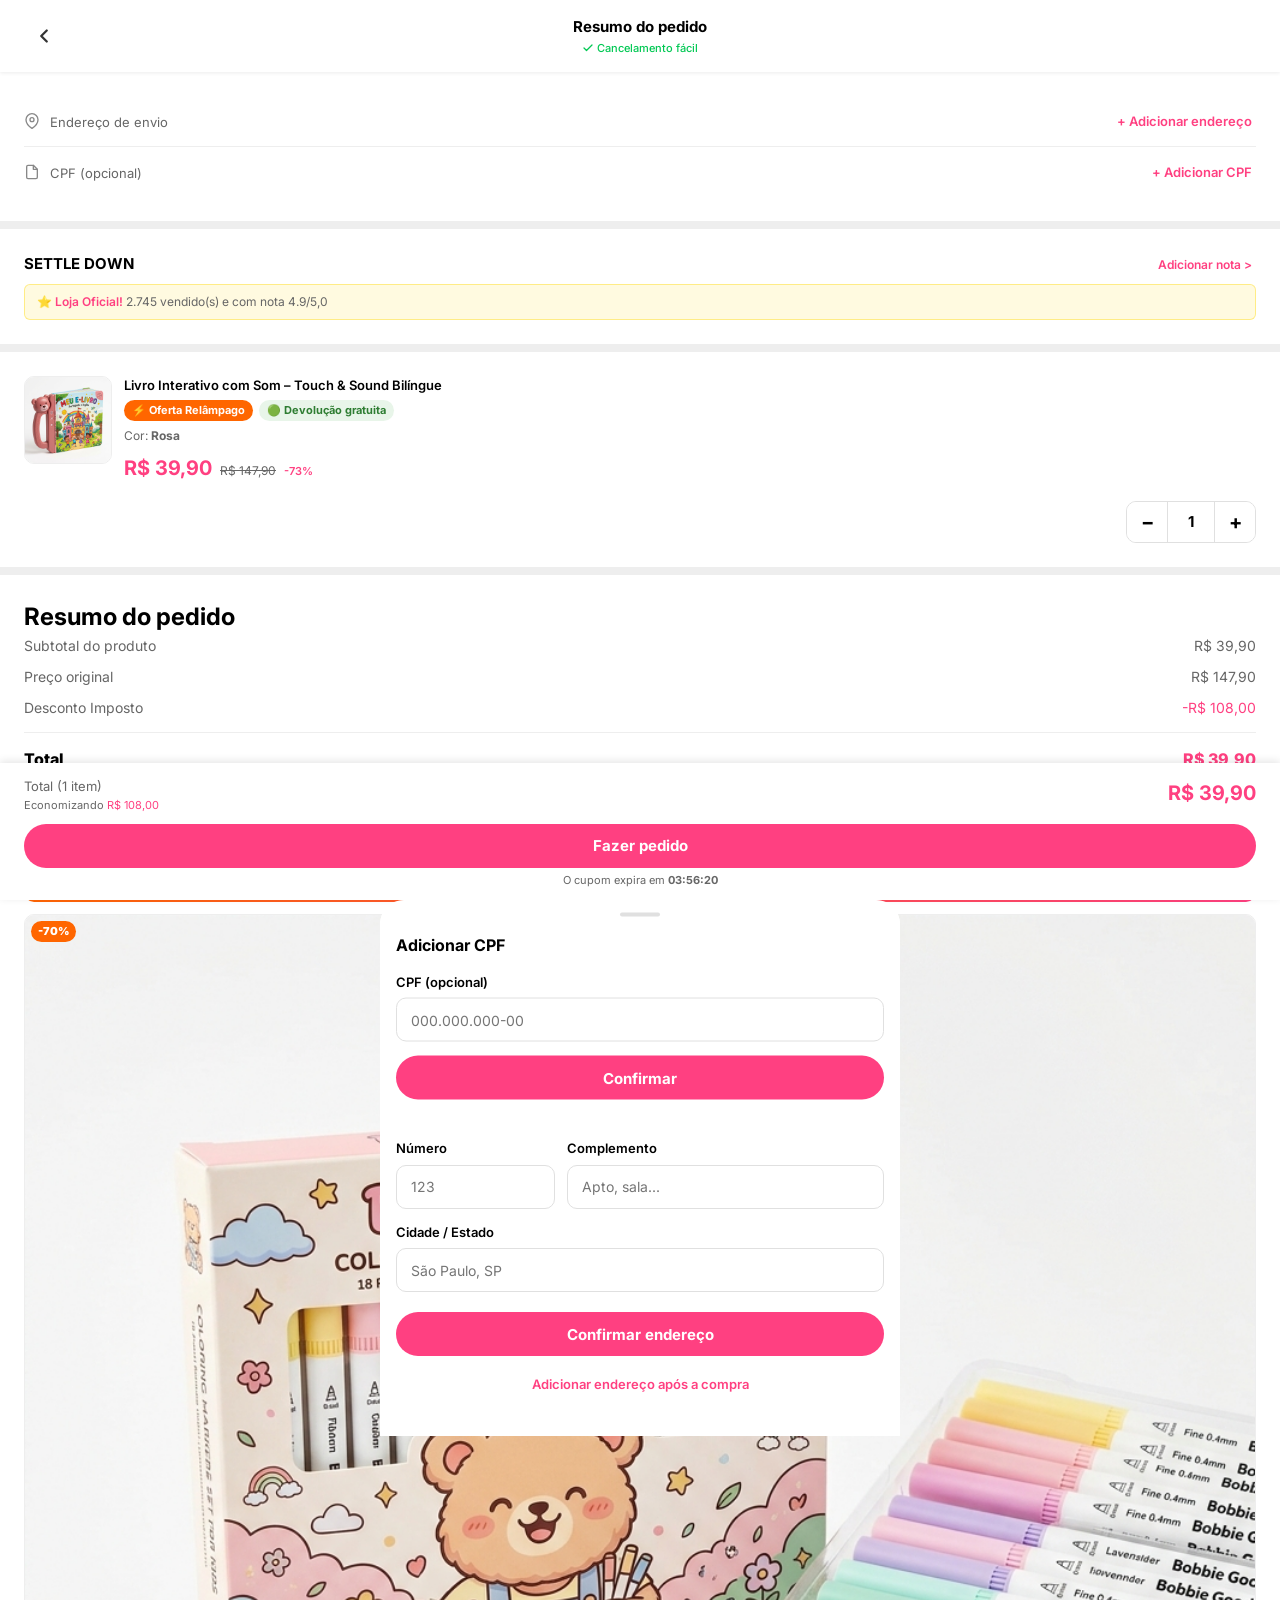
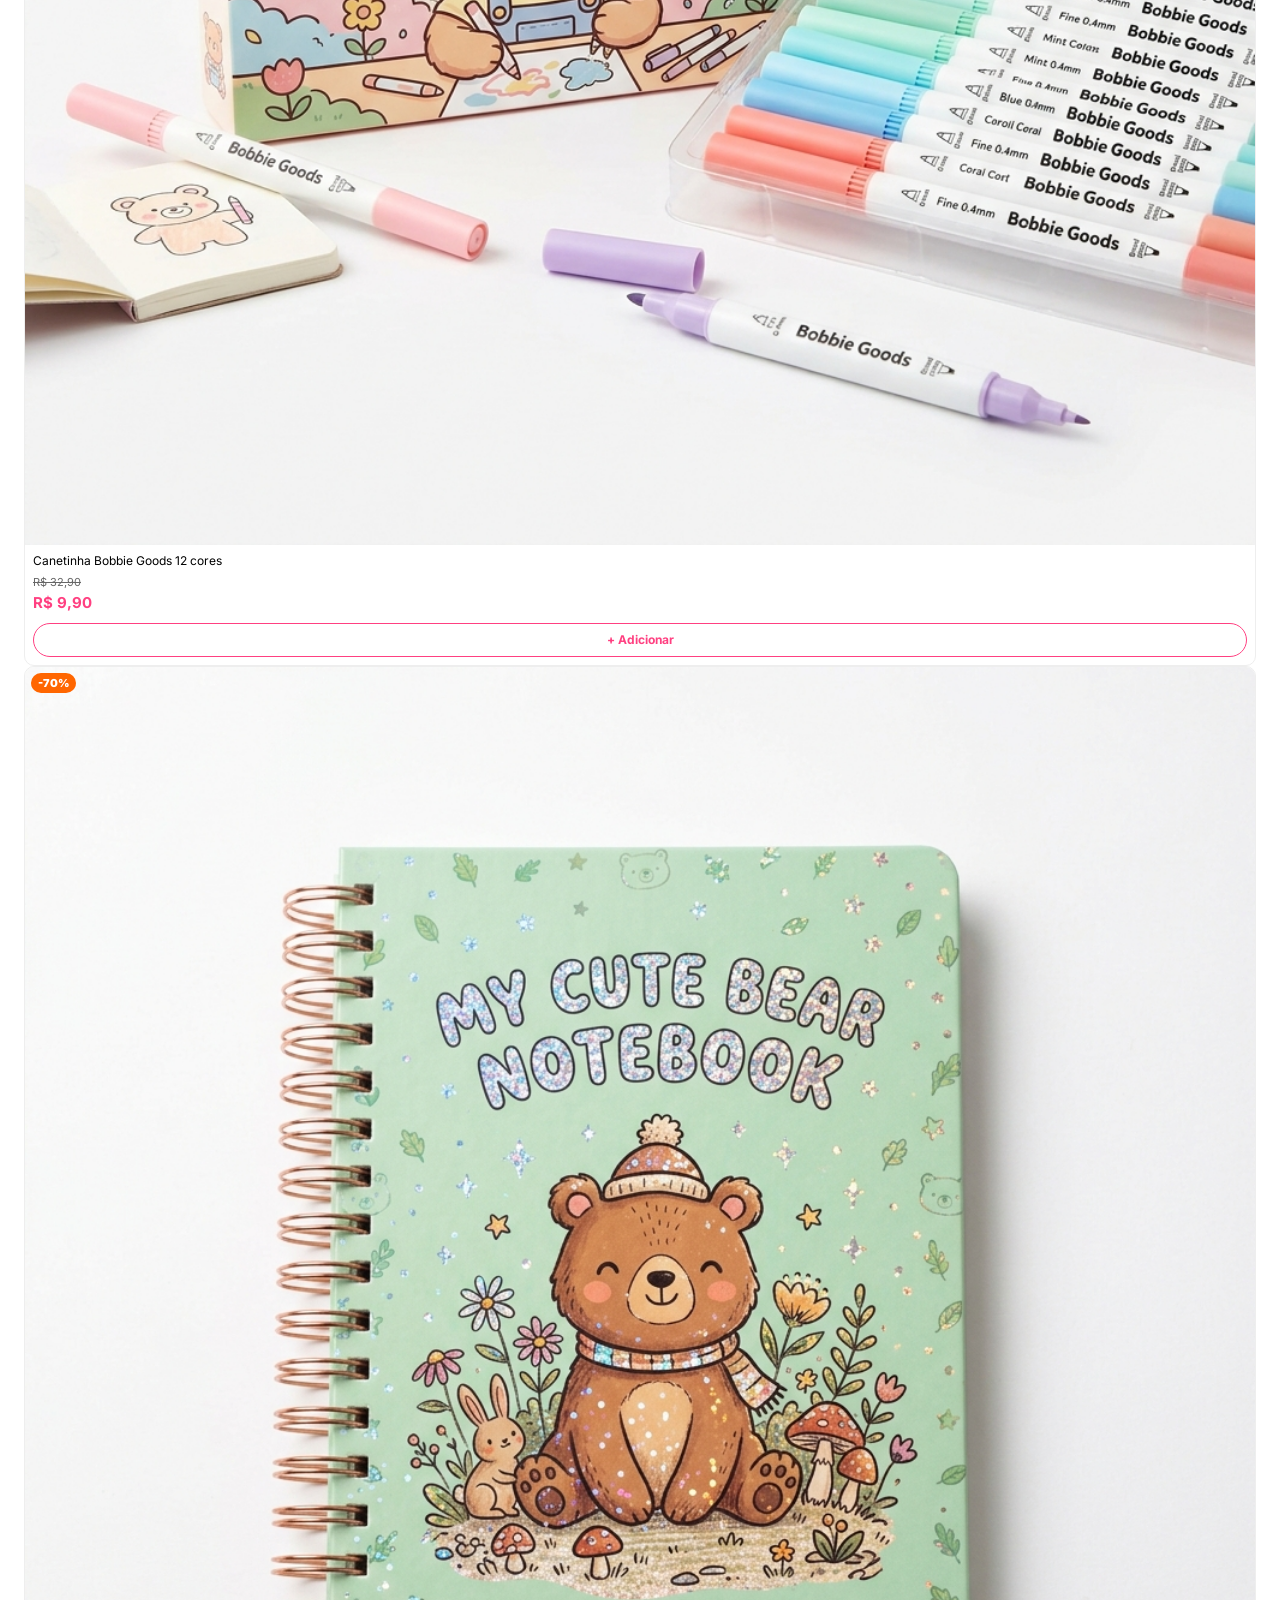
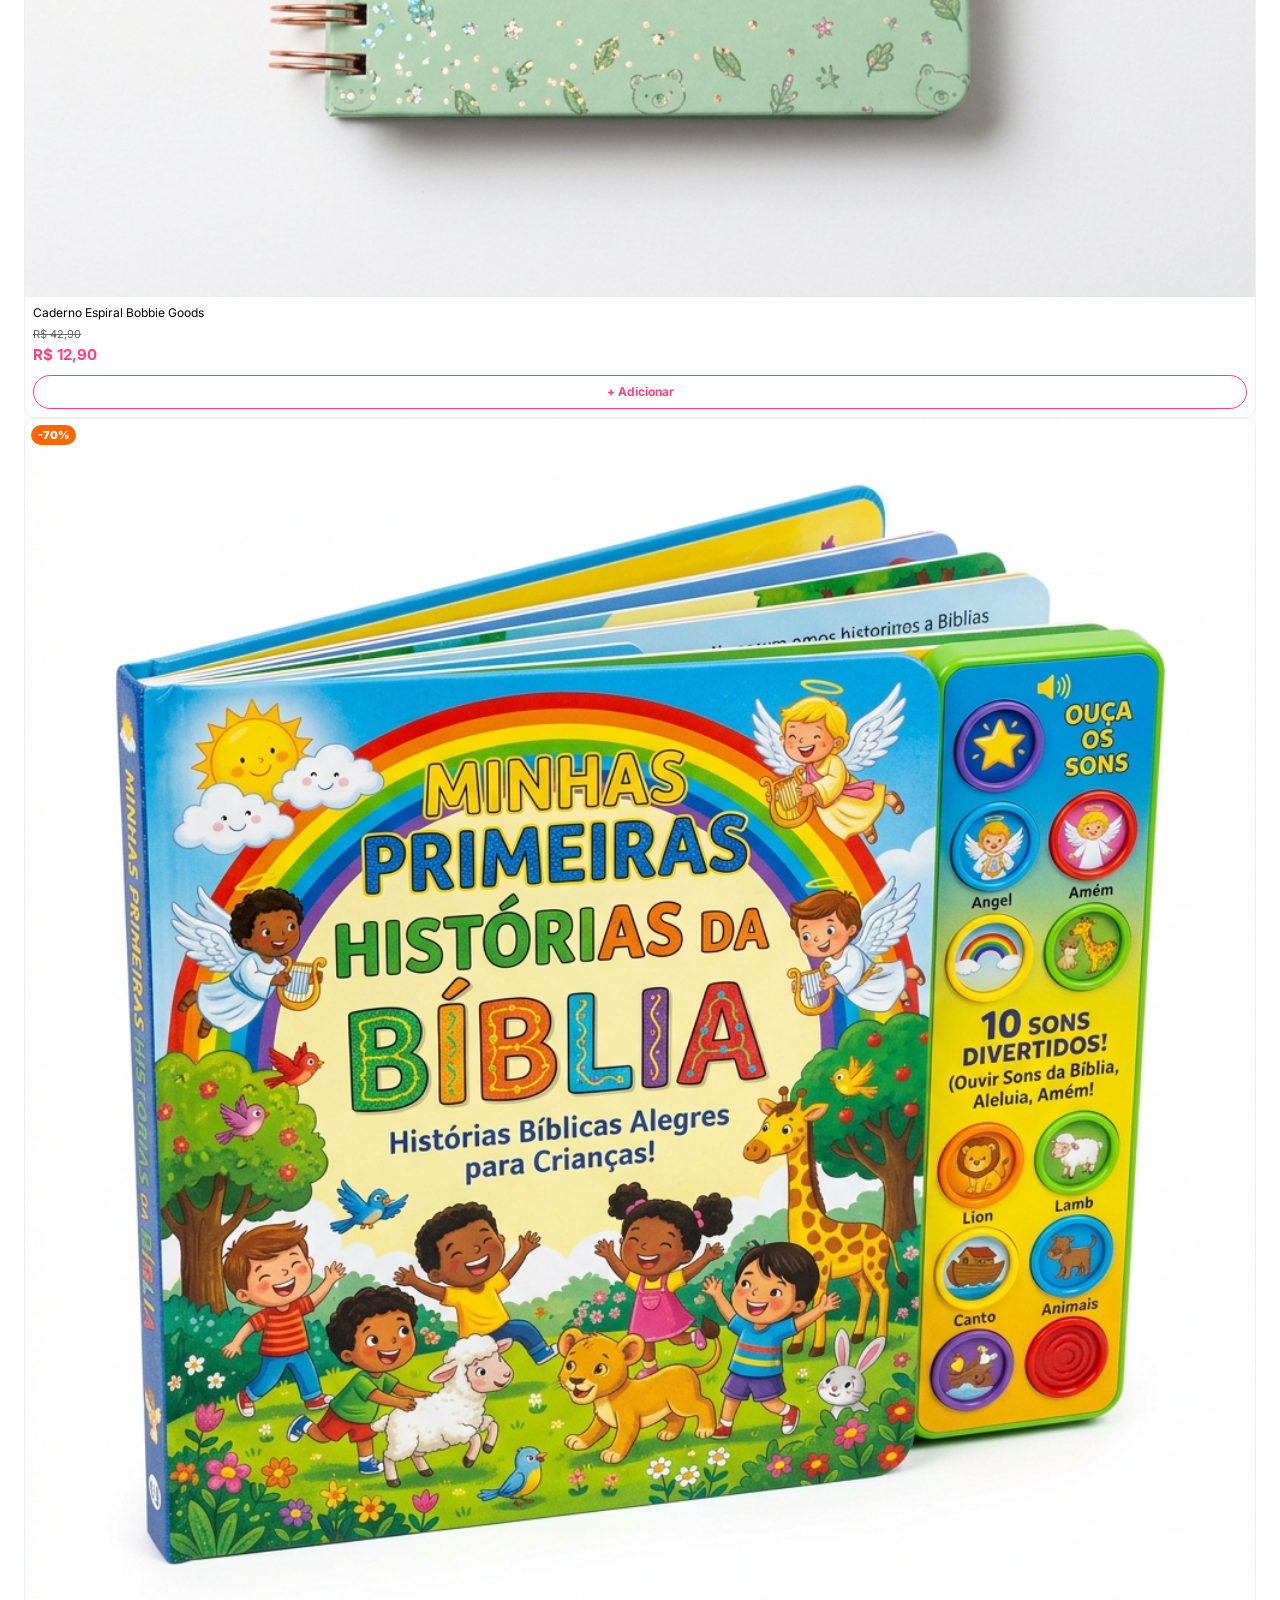
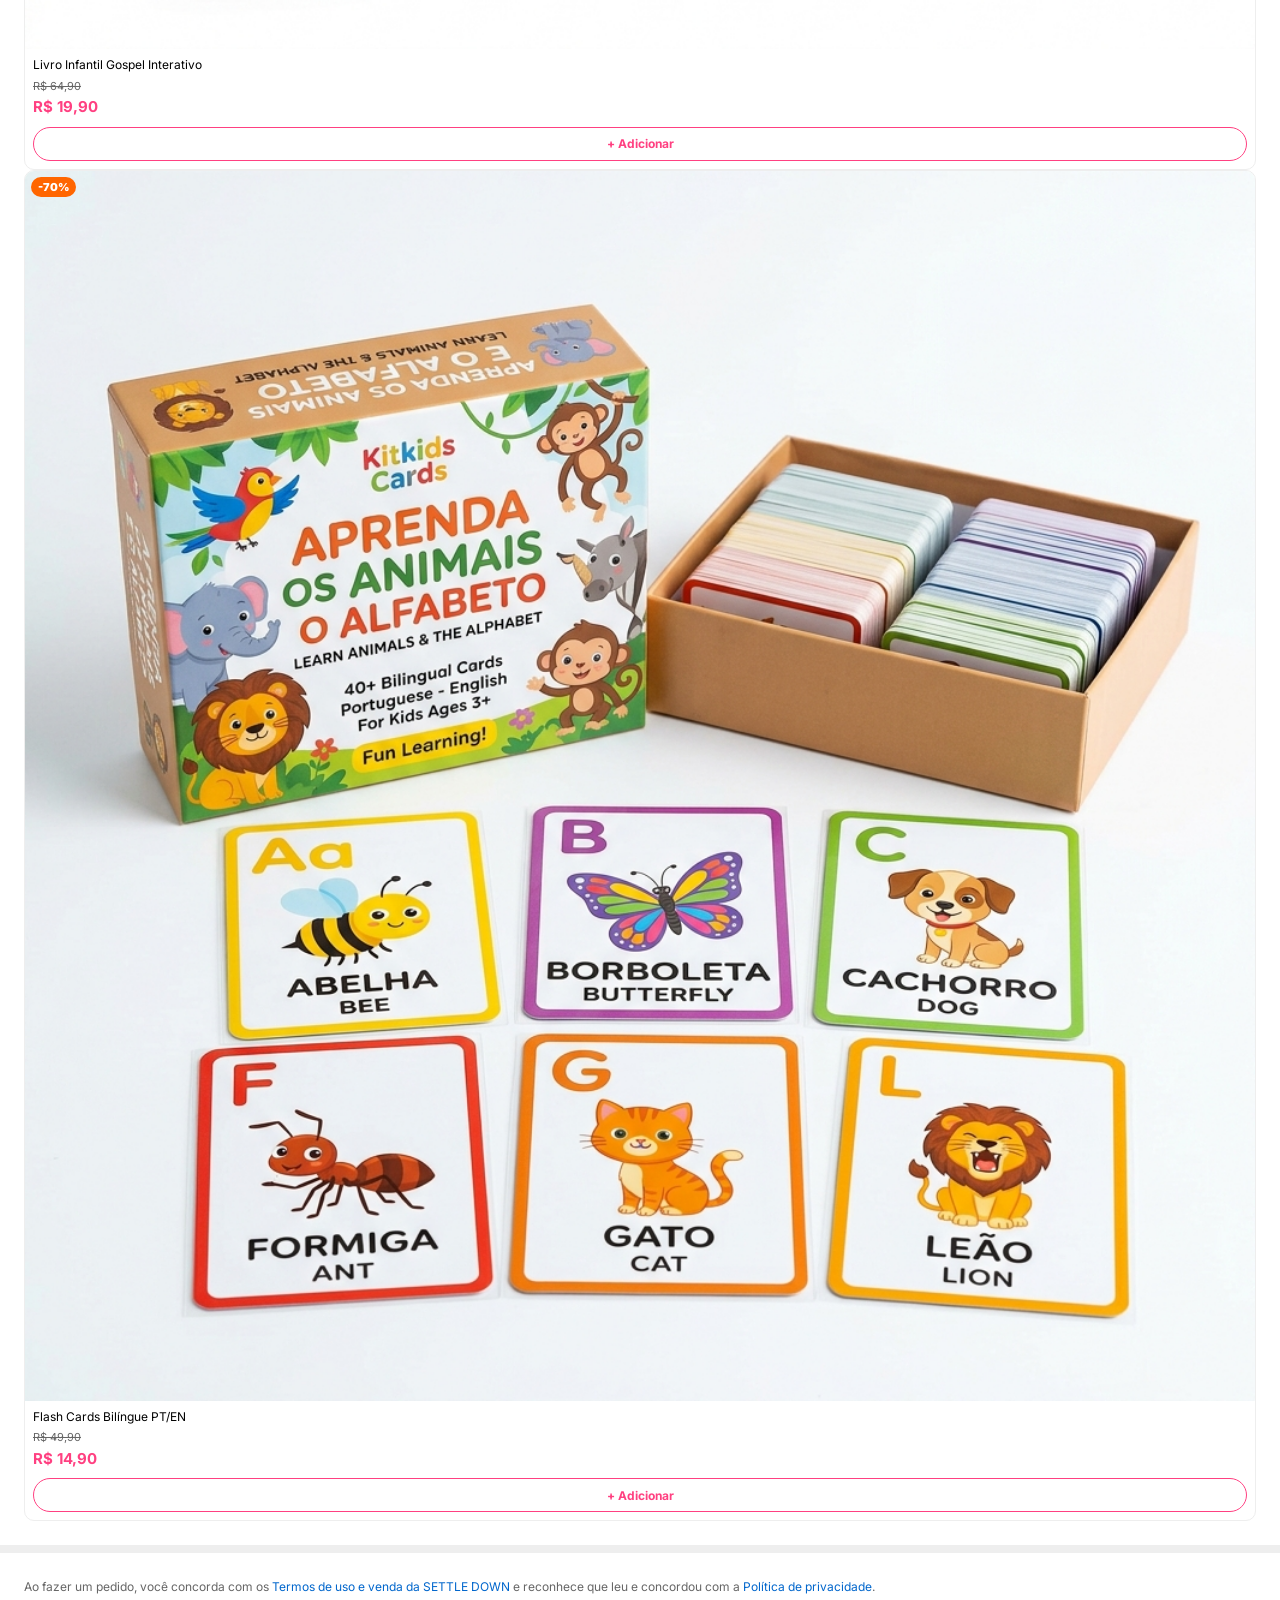
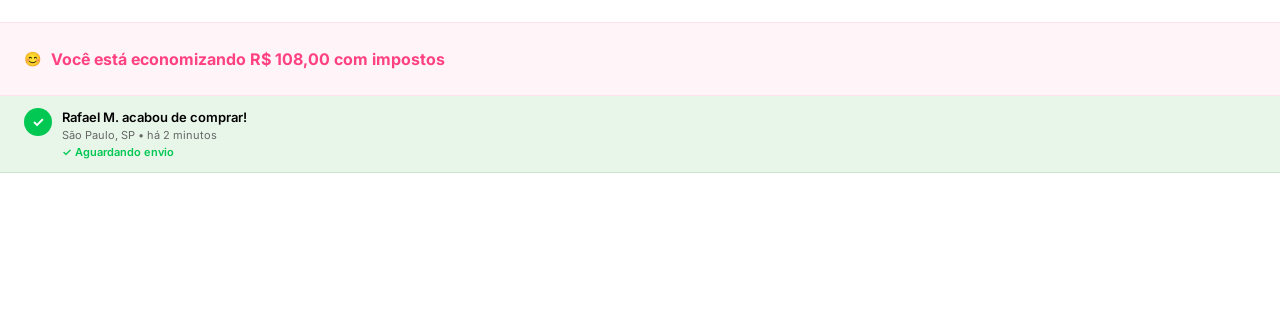
==== checkout.html @ 154fdec0 "Add files via upload" ====
<!DOCTYPE html>
<html lang="pt-BR">
<head>
  <meta charset="UTF-8">
  <meta name="viewport" content="width=device-width, initial-scale=1.0, maximum-scale=1.0, user-scalable=no">
  <meta name="description" content="Resumo do pedido - Livro Interativo com Som Touch & Sound Bilíngue. Revise seu pedido antes de finalizar a compra.">
  <title>Resumo do Pedido | SETTLE DOWN</title>
  <link rel="stylesheet" href="styles.css">
  <link rel="stylesheet" href="checkout.css">
</head>
<body>

<!-- ========== OVERLAY ========== -->
<div class="overlay" id="overlay"></div>

<!-- ========== HEADER ========== -->
<header class="checkout-header" id="checkout-header">
  <button class="icon-btn" id="back-btn" aria-label="Voltar">
    <svg width="22" height="22" viewBox="0 0 24 24" fill="none" stroke="#333" stroke-width="2.5" stroke-linecap="round" stroke-linejoin="round"><polyline points="15,18 9,12 15,6"/></svg>
  </button>
  <div class="checkout-header-title">
    <span>Resumo do pedido</span>
    <span class="checkout-header-sub">
      <svg width="12" height="12" viewBox="0 0 24 24" fill="none" stroke="#00C853" stroke-width="2.5" stroke-linecap="round" stroke-linejoin="round"><polyline points="20,6 9,17 4,12"/></svg>
      Cancelamento fácil
    </span>
  </div>
  <div style="width:40px"></div>
</header>

<!-- ========== MAIN ========== -->
<main class="page checkout-page">

  <!-- ===== DELIVERY DATA ===== -->
  <section class="checkout-section" aria-label="Dados de entrega">
    <div class="delivery-field">
      <span class="delivery-icon">
        <svg width="16" height="16" viewBox="0 0 24 24" fill="none" stroke="#888" stroke-width="2" stroke-linecap="round" stroke-linejoin="round"><path d="M21 10c0 7-9 13-9 13s-9-6-9-13a9 9 0 0 1 18 0z"/><circle cx="12" cy="10" r="3"/></svg>
      </span>
      <div class="delivery-field-text">
        <span class="text-secondary" style="font-size:13px" id="addr-display">Endereço de envio</span>
      </div>
      <button class="link-btn" id="add-addr-btn">+ Adicionar endereço</button>
    </div>
    <div class="delivery-field">
      <span class="delivery-icon">
        <svg width="16" height="16" viewBox="0 0 24 24" fill="none" stroke="#888" stroke-width="2" stroke-linecap="round" stroke-linejoin="round"><path d="M14 2H6a2 2 0 0 0-2 2v16a2 2 0 0 0 2 2h12a2 2 0 0 0 2-2V8z"/><polyline points="14,2 14,8 20,8"/></svg>
      </span>
      <div class="delivery-field-text">
        <span class="text-secondary" style="font-size:13px" id="cpf-display">CPF (opcional)</span>
      </div>
      <button class="link-btn" id="add-cpf-btn">+ Adicionar CPF</button>
    </div>
  </section>

  <div class="section-divider"></div>

  <!-- ===== STORE INFO ===== -->
  <section class="checkout-section" aria-label="Informações da loja">
    <div class="store-row">
      <span class="font-bold" style="font-size:15px">SETTLE DOWN</span>
      <button class="link-btn small" id="add-note-btn">Adicionar nota &gt;</button>
    </div>
    <div class="store-badge">
      ⭐ <span class="text-action font-semibold">Loja Oficial!</span> 2.745 vendido(s) e com nota 4.9/5,0
    </div>
  </section>

  <div class="section-divider"></div>

  <!-- ===== ORDER ITEM ===== -->
  <section class="checkout-section" aria-label="Item do pedido">
    <div class="order-item">
      <img src="book_rosa.png" alt="Livro Interativo com Som" class="order-item-img" id="co-item-img">
      <div class="order-item-info">
        <div class="font-semibold" style="font-size:13px;line-height:1.4;margin-bottom:6px">Livro Interativo com Som – Touch & Sound Bilíngue</div>
        <div style="display:flex;gap:6px;flex-wrap:wrap;margin-bottom:6px">
          <span class="badge badge-orange">⚡ Oferta Relâmpago</span>
          <span class="badge badge-green">🟢 Devolução gratuita</span>
        </div>
        <div style="font-size:12px;color:var(--color-text-secondary);margin-bottom:8px">Cor: <strong id="size-display">Rosa</strong></div>
        <div style="display:flex;align-items:baseline;gap:8px;margin-bottom:4px">
          <span class="text-action font-bold" style="font-size:20px" id="item-price">R$ 39,90</span>
          <span class="strike" style="font-size:12px">R$ 147,90</span>
          <span class="text-action" style="font-size:11px;font-weight:600">-73%</span>
        </div>
      </div>
    </div>
    <div class="qty-row">
      <button class="qty-btn-sm" id="co-qty-minus" aria-label="Diminuir">−</button>
      <input type="number" class="qty-input-sm" id="co-qty-input" value="1" min="1" max="99" inputmode="numeric">
      <button class="qty-btn-sm" id="co-qty-plus" aria-label="Aumentar">+</button>
    </div>
  </section>

  <div class="section-divider"></div>

  <!-- ===== ORDER SUMMARY ===== -->
  <section class="checkout-section" aria-label="Resumo do pedido">
    <h2 class="section-title">Resumo do pedido</h2>
    <div class="summary-table">
      <div class="summary-row">
        <span>Subtotal do produto</span>
        <span id="subtotal-val">R$ 39,90</span>
      </div>
      <div class="summary-row">
        <span>Preço original</span>
        <span>R$ 147,90</span>
      </div>
      <div class="summary-row">
        <span>Desconto Imposto</span>
        <span class="text-action" id="discount-val">-R$ 108,00</span>
      </div>
      <div class="summary-row" id="accessories-row" style="display:none">
        <span>Acessórios</span>
        <span id="accessories-val">R$ 0,00</span>
      </div>
      <div class="summary-divider"></div>
      <div class="summary-row summary-total">
        <span>Total</span>
        <span class="text-action" id="total-val">R$ 39,90</span>
      </div>
    </div>
  </section>

  <div class="section-divider"></div>

  <!-- ===== ACCESSORIES ===== -->
  <section class="checkout-section" aria-label="Produtos complementares com desconto">
    <h2 class="section-title">🎁 Complementa seu pedido!</h2>
    <!-- Urgency Banner -->
    <div class="accessories-urgency">
      ⚡ <strong>OFERTA EXCLUSIVA:</strong> Adicione agora e ganhe <strong>70% de desconto</strong> nesses produtos!
    </div>
    <div class="accessories-grid" id="accessories-grid">
      <!-- Acessório 1 -->
      <div class="accessory-card" data-id="1" data-price="9.90" data-orig="32.90">
        <div class="acc-discount-badge">-70%</div>
        <img src="acc_canetinha.png" alt="Canetinha Bobbie Goods" loading="lazy">
        <div class="accessory-info">
          <div class="accessory-name">Canetinha Bobbie Goods 12 cores</div>
          <div class="accessory-orig">R$ 32,90</div>
          <div class="accessory-price text-action font-bold">R$ 9,90</div>
        </div>
        <button class="accessory-add-btn" data-id="1">+ Adicionar</button>
      </div>
      <!-- Acessório 2 -->
      <div class="accessory-card" data-id="2" data-price="12.90" data-orig="42.90">
        <div class="acc-discount-badge">-70%</div>
        <img src="acc_caderno.png" alt="Caderno Bobbie Goods" loading="lazy">
        <div class="accessory-info">
          <div class="accessory-name">Caderno Espiral Bobbie Goods</div>
          <div class="accessory-orig">R$ 42,90</div>
          <div class="accessory-price text-action font-bold">R$ 12,90</div>
        </div>
        <button class="accessory-add-btn" data-id="2">+ Adicionar</button>
      </div>
      <!-- Acessório 3 -->
      <div class="accessory-card" data-id="3" data-price="19.90" data-orig="64.90">
        <div class="acc-discount-badge">-70%</div>
        <img src="acc_livro_gospel.png" alt="Livro Gospel Interativo" loading="lazy">
        <div class="accessory-info">
          <div class="accessory-name">Livro Infantil Gospel Interativo</div>
          <div class="accessory-orig">R$ 64,90</div>
          <div class="accessory-price text-action font-bold">R$ 19,90</div>
        </div>
        <button class="accessory-add-btn" data-id="3">+ Adicionar</button>
      </div>
      <!-- Acessório 4 -->
      <div class="accessory-card" data-id="4" data-price="14.90" data-orig="49.90">
        <div class="acc-discount-badge">-70%</div>
        <img src="acc_flash_cards.png" alt="Flash Cards Bilíngue" loading="lazy">
        <div class="accessory-info">
          <div class="accessory-name">Flash Cards Bilíngue PT/EN</div>
          <div class="accessory-orig">R$ 49,90</div>
          <div class="accessory-price text-action font-bold">R$ 14,90</div>
        </div>
        <button class="accessory-add-btn" data-id="4">+ Adicionar</button>
      </div>
    </div>
  </section>

  <div class="section-divider"></div>

  <!-- ===== TERMS ===== -->
  <section class="checkout-section" aria-label="Termos e condições">
    <p style="font-size:12px;color:var(--color-text-secondary);line-height:1.7">
      Ao fazer um pedido, você concorda com os
      <a href="#" class="text-blue">Termos de uso e venda da SETTLE DOWN</a>
      e reconhece que leu e concordou com a
      <a href="#" class="text-blue">Política de privacidade</a>.
    </p>
  </section>

  <!-- ===== SAVINGS ALERT ===== -->
  <section class="savings-alert" aria-label="Economia">
    😊 <span class="text-action font-bold" style="font-size:16px">Você está economizando <span id="savings-display">R$ 108,00</span> com impostos</span>
  </section>

  <!-- ===== SOCIAL PROOF ===== -->
  <div class="social-proof-banner" id="social-proof">
    <span class="proof-check">✓</span>
    <div>
      <div style="font-size:13px;font-weight:600">Rafael M. acabou de comprar!</div>
      <div style="font-size:11px;color:var(--color-text-secondary)">São Paulo, SP • há 2 minutos</div>
      <div style="font-size:11px;color:var(--color-green);font-weight:600">✓ Aguardando envio</div>
    </div>
  </div>

</main>

<!-- ========== BOTTOM BAR ========== -->
<div class="checkout-bottom-bar" aria-label="Resumo e ação final">
  <div class="checkout-bottom-summary">
    <div>
      <span style="font-size:13px;color:var(--color-text-secondary)">Total (<span id="item-count">1</span> item)</span>
      <div style="font-size:11px;color:var(--color-text-secondary)">Economizando <span class="text-action" id="bar-savings">R$ 108,00</span></div>
    </div>
    <div class="text-action font-bold" style="font-size:20px" id="bar-total">R$ 39,90</div>
  </div>
  <button class="btn-action" id="place-order-btn">Fazer pedido</button>
  <div style="text-align:center;font-size:11px;color:var(--color-text-secondary);margin-top:4px">
    O cupom expira em <strong id="coupon-timer">03:56:22</strong>
  </div>
</div>

<!-- ========== ADDRESS MODAL ========== -->
<div class="modal-sheet" id="addr-modal" role="dialog" aria-modal="true" aria-label="Adicionar endereço">
  <div class="modal-handle"></div>
  <div class="addr-modal-content">
    <h3 style="font-size:16px;font-weight:700;margin-bottom:16px">Endereço de entrega</h3>
    <div class="form-group">
      <label class="form-label" for="addr-cep">CEP</label>
      <input type="text" class="form-input" id="addr-cep" placeholder="00000-000" inputmode="numeric" maxlength="9">
    </div>
    <div class="form-group">
      <label class="form-label" for="addr-street">Rua / Logradouro</label>
      <input type="text" class="form-input" id="addr-street" placeholder="Ex: Rua das Flores">
    </div>
    <div style="display:flex;gap:12px">
      <div class="form-group" style="flex:1">
        <label class="form-label" for="addr-num">Número</label>
        <input type="text" class="form-input" id="addr-num" placeholder="123" inputmode="numeric">
      </div>
      <div class="form-group" style="flex:2">
        <label class="form-label" for="addr-comp">Complemento</label>
        <input type="text" class="form-input" id="addr-comp" placeholder="Apto, sala...">
      </div>
    </div>
    <div class="form-group">
      <label class="form-label" for="addr-city">Cidade / Estado</label>
      <input type="text" class="form-input" id="addr-city" placeholder="São Paulo, SP">
    </div>
    <div class="addr-modal-actions">
      <button class="btn-action" id="save-addr-btn">Confirmar endereço</button>
      <button class="link-btn" id="skip-addr-btn" style="text-align:center;padding:12px 0;font-size:13px">Adicionar endereço após a compra</button>
    </div>
  </div>
</div>

<!-- ========== CPF MODAL ========== -->
<div class="modal-sheet" id="cpf-modal" role="dialog" aria-modal="true" aria-label="Adicionar CPF">
  <div class="modal-handle"></div>
  <div class="addr-modal-content">
    <h3 style="font-size:16px;font-weight:700;margin-bottom:16px">Adicionar CPF</h3>
    <div class="form-group">
      <label class="form-label" for="cpf-input">CPF (opcional)</label>
      <input type="text" class="form-input" id="cpf-input" placeholder="000.000.000-00" inputmode="numeric" maxlength="14">
    </div>
    <button class="btn-action" id="save-cpf-btn">Confirmar</button>
  </div>
</div>

<script src="checkout.js"></script>
</body>
</html>
---- styles.css ----
/* ====================================================
   DESIGN SYSTEM - TELA TIKTOK SHOP
   ==================================================== */
@import url('https://fonts.googleapis.com/css2?family=Inter:wght@400;500;600;700;800;900&display=swap');

:root {
  --color-primary: #FF6600;
  --color-action: #FF4081;
  --color-accent: #FFEB3B;
  --color-bg: #FFFFFF;
  --color-divider: #EEEEEE;
  --color-text: #000000;
  --color-text-secondary: #666666;
  --color-blue: #0066CC;
  --color-green: #00C853;
  --color-gray-light: #F5F5F5;
  --color-gray-border: #E0E0E0;

  --font-family: 'Inter', sans-serif;

  --radius-sm: 6px;
  --radius-md: 10px;
  --radius-lg: 16px;
  --radius-xl: 24px;
  --radius-full: 9999px;

  --shadow-sm: 0 1px 4px rgba(0,0,0,0.08);
  --shadow-md: 0 2px 12px rgba(0,0,0,0.12);
  --shadow-lg: 0 4px 24px rgba(0,0,0,0.18);
  --shadow-top: 0 -2px 8px rgba(0,0,0,0.10);

  --transition-fast: 200ms ease-in-out;
  --transition-normal: 300ms ease-in-out;

  /* Spacing */
  --pad-section: 16px;
  --pad-card: 12px;
  --pad-btn-v: 12px;
  --pad-btn-h: 12px;
  --pad-icon: 8px;

  /* Typography */
  --font-title: 18px;
  --font-subtitle: 16px;
  --font-body: 14px;
  --font-label: 12px;
  --font-price: 32px;

  /* Header */
  --header-height: 56px;
  --bottom-bar-height: 60px;
}

@media (min-width: 600px) {
  :root {
    --pad-section: 20px;
    --pad-card: 16px;
    --pad-btn-v: 14px;
    --pad-btn-h: 16px;
    --pad-icon: 12px;
    --font-title: 20px;
    --font-subtitle: 18px;
    --font-body: 16px;
    --font-label: 12px;
    --font-price: 40px;
    --header-height: 64px;
    --bottom-bar-height: 70px;
  }
}

@media (min-width: 1024px) {
  :root {
    --pad-section: 24px;
    --pad-card: 20px;
    --pad-btn-v: 16px;
    --pad-btn-h: 20px;
    --pad-icon: 16px;
    --font-title: 24px;
    --font-subtitle: 20px;
    --font-body: 18px;
    --font-label: 14px;
    --font-price: 48px;
    --header-height: 72px;
    --bottom-bar-height: 80px;
  }
}

/* ====================================================
   RESET & BASE
   ==================================================== */
*, *::before, *::after {
  box-sizing: border-box;
  margin: 0;
  padding: 0;
  -webkit-tap-highlight-color: transparent;
}

html {
  font-size: 16px;
  scroll-behavior: smooth;
}

body {
  font-family: var(--font-family);
  background: var(--color-bg);
  color: var(--color-text);
  line-height: 1.5;
  overflow-x: hidden;
  -webkit-font-smoothing: antialiased;
}

img {
  display: block;
  max-width: 100%;
}

button {
  font-family: var(--font-family);
  cursor: pointer;
  border: none;
  outline: none;
  background: none;
}

input {
  font-family: var(--font-family);
  outline: none;
}

a {
  text-decoration: none;
  color: inherit;
}

ul {
  list-style: none;
}

/* ====================================================
   UTILITY CLASSES
   ==================================================== */
.text-action { color: var(--color-action); }
.text-primary { color: var(--color-primary); }
.text-secondary { color: var(--color-text-secondary); }
.text-blue { color: var(--color-blue); }
.text-green { color: var(--color-green); }
.font-bold { font-weight: 700; }
.font-semibold { font-weight: 600; }
.font-medium { font-weight: 500; }
.text-sm { font-size: 12px; }
.text-xs { font-size: 11px; }
.strike { text-decoration: line-through; color: var(--color-text-secondary); }
.flex { display: flex; }
.items-center { align-items: center; }
.justify-between { justify-content: space-between; }
.gap-4 { gap: 4px; }
.gap-8 { gap: 8px; }
.gap-12 { gap: 12px; }
.gap-16 { gap: 16px; }
.w-full { width: 100%; }
.hidden { display: none !important; }
.relative { position: relative; }
.section-divider { height: 8px; background: var(--color-divider); }

/* Buttons */
.btn-action {
  display: flex;
  align-items: center;
  justify-content: center;
  gap: 6px;
  background: var(--color-action);
  color: #fff;
  font-weight: 700;
  font-size: 15px;
  border-radius: var(--radius-full);
  min-height: 44px;
  padding: 10px 20px;
  width: 100%;
  transition: transform var(--transition-fast), box-shadow var(--transition-fast);
}

.btn-action:hover {
  transform: translateY(-1px);
  box-shadow: 0 4px 16px rgba(255,64,129,0.35);
}

.btn-action:active {
  transform: scale(0.98);
}

.btn-outline {
  display: flex;
  align-items: center;
  justify-content: center;
  gap: 6px;
  background: #fff;
  color: var(--color-action);
  font-weight: 700;
  font-size: 15px;
  border-radius: var(--radius-full);
  min-height: 44px;
  padding: 10px 20px;
  width: 100%;
  border: 2px solid var(--color-action);
  transition: background var(--transition-fast);
}

.btn-outline:hover {
  background: rgba(255,64,129,0.06);
}

.icon-btn {
  display: flex;
  align-items: center;
  justify-content: center;
  width: 40px;
  height: 40px;
  border-radius: var(--radius-full);
  cursor: pointer;
  transition: background var(--transition-fast);
  flex-shrink: 0;
}

.icon-btn:hover {
  background: var(--color-divider);
}

/* Stars */
.stars { color: #FFB300; font-size: 14px; }

/* Badges */
.badge {
  display: inline-flex;
  align-items: center;
  gap: 4px;
  border-radius: var(--radius-full);
  font-size: 11px;
  font-weight: 700;
  padding: 2px 8px;
}

.badge-orange { background: var(--color-primary); color: #fff; }
.badge-green { background: #E8F5E9; color: #2E7D32; }
.badge-pink { background: rgba(255,64,129,0.12); color: var(--color-action); }

/* Overlay */
.overlay {
  position: fixed;
  inset: 0;
  background: rgba(0,0,0,0.5);
  z-index: 200;
  opacity: 0;
  pointer-events: none;
  transition: opacity var(--transition-normal);
}

.overlay.active {
  opacity: 1;
  pointer-events: all;
}

/* Modal */
.modal-sheet {
  position: fixed;
  bottom: 0;
  left: 0;
  right: 0;
  background: #fff;
  border-radius: var(--radius-xl) var(--radius-xl) 0 0;
  z-index: 300;
  transform: translateY(100%);
  transition: transform var(--transition-normal);
  max-height: 90vh;
  overflow-y: auto;
  overscroll-behavior: contain;
}

.modal-sheet.active {
  transform: translateY(0);
}

@media (min-width: 600px) {
  .modal-sheet { max-height: 75vh; }
}

@media (min-width: 1024px) {
  .modal-sheet {
    max-width: 520px;
    left: 50%;
    transform: translateX(-50%) translateY(100%);
    max-height: 80vh;
  }
  .modal-sheet.active {
    transform: translateX(-50%) translateY(0);
  }
}

.modal-handle {
  width: 40px;
  height: 4px;
  background: var(--color-gray-border);
  border-radius: var(--radius-full);
  margin: 12px auto 0;
}

/* ====================================================
   HEADER (shared)
   ==================================================== */
.site-header {
  position: fixed;
  top: 0;
  left: 0;
  right: 0;
  height: var(--header-height);
  background: #fff;
  box-shadow: var(--shadow-sm);
  display: flex;
  align-items: center;
  justify-content: space-between;
  padding: 0 var(--pad-section);
  z-index: 100;
}

.header-logo {
  display: flex;
  align-items: center;
}

.header-logo-img {
  height: 28px;
  width: auto;
  display: block;
  object-fit: contain;
}

@media (min-width: 600px) {
  .header-logo-img { height: 32px; }
}

@media (min-width: 1024px) {
  .header-logo-img { height: 36px; }
}

.header-actions {
  display: flex;
  align-items: center;
  gap: 4px;
}

.cart-badge {
  position: relative;
}

.cart-badge-dot {
  position: absolute;
  top: 4px;
  right: 4px;
  width: 8px;
  height: 8px;
  border-radius: 50%;
  background: var(--color-action);
  border: 2px solid #fff;
}

/* ====================================================
   PAGE WRAPPER
   ==================================================== */
.page {
  min-height: 100vh;
  padding-top: var(--header-height);
  padding-bottom: calc(var(--bottom-bar-height) + 8px);
}

/* ====================================================
   BOTTOM BAR (shared)
   ==================================================== */
.bottom-bar {
  position: fixed;
  bottom: 0;
  left: 0;
  right: 0;
  height: var(--bottom-bar-height);
  background: #fff;
  box-shadow: var(--shadow-top);
  display: flex;
  align-items: center;
  padding: 8px 12px;
  gap: 8px;
  z-index: 99;
}

@media (min-width: 600px) {
  .bottom-bar { padding: 12px 16px; }
}

.bottom-bar-icon {
  display: flex;
  flex-direction: column;
  align-items: center;
  justify-content: center;
  gap: 2px;
  min-width: 40px;
  min-height: 40px;
  border-radius: var(--radius-sm);
  cursor: pointer;
  transition: background var(--transition-fast);
  flex-shrink: 0;
  font-size: 10px;
  color: var(--color-text-secondary);
}

.bottom-bar-icon:hover { background: var(--color-divider); }

.bottom-bar-icon svg { display: block; }

.bottom-bar-spacer { width: 1px; background: var(--color-divider); height: 30px; }

.btn-add-cart {
  background: var(--color-gray-light);
  color: var(--color-text);
  font-weight: 700;
  font-size: 13px;
  border-radius: var(--radius-md);
  min-height: 44px;
  padding: 8px 12px;
  flex: 3;
  display: flex;
  align-items: center;
  justify-content: center;
  gap: 4px;
  cursor: pointer;
  transition: background var(--transition-fast);
  border: 1.5px solid var(--color-gray-border);
}

.btn-add-cart:hover { background: var(--color-gray-border); }

.btn-buy-now {
  background: var(--color-action);
  color: #fff;
  font-weight: 700;
  font-size: 13px;
  border-radius: var(--radius-md);
  min-height: 44px;
  padding: 8px 12px;
  flex: 5;
  display: flex;
  flex-direction: column;
  align-items: center;
  justify-content: center;
  cursor: pointer;
  transition: transform var(--transition-fast), box-shadow var(--transition-fast);
}

.btn-buy-now:hover {
  transform: translateY(-1px);
  box-shadow: 0 4px 16px rgba(255,64,129,0.35);
}

.btn-buy-now small {
  font-size: 10px;
  font-weight: 400;
  opacity: 0.85;
}

/* ====================================================
   REDUCED MOTION
   ==================================================== */
@media (prefers-reduced-motion: reduce) {
  *, *::before, *::after {
    animation-duration: 0.01ms !important;
    transition-duration: 0.01ms !important;
  }
}
---- checkout.css ----
/* ====================================================
   CHECKOUT PAGE STYLES
   ==================================================== */

/* ===== HEADER ===== */
.checkout-header {
  position: fixed;
  top: 0;
  left: 0;
  right: 0;
  height: var(--header-height);
  background: #fff;
  box-shadow: var(--shadow-sm);
  display: flex;
  align-items: center;
  justify-content: space-between;
  padding: 0 var(--pad-section);
  z-index: 100;
}

.checkout-header-title {
  display: flex;
  flex-direction: column;
  align-items: center;
  gap: 2px;
  font-size: 15px;
  font-weight: 700;
}

.checkout-header-sub {
  font-size: 11px;
  color: var(--color-green);
  font-weight: 500;
  display: flex;
  align-items: center;
  gap: 3px;
}

/* ===== CHECKOUT SECTION ===== */
.checkout-section {
  padding: var(--pad-section);
}

/* ===== DELIVERY FIELDS ===== */
.delivery-field {
  display: flex;
  align-items: center;
  gap: 10px;
  padding: 13px 0;
  border-bottom: 1px solid var(--color-divider);
}

.delivery-field:last-child { border-bottom: none; }

.delivery-icon {
  display: flex;
  align-items: center;
  justify-content: center;
  flex-shrink: 0;
}

.delivery-field-text { flex: 1; }

.link-btn {
  color: var(--color-action);
  font-size: 13px;
  font-weight: 600;
  cursor: pointer;
  background: none;
  border: none;
  white-space: nowrap;
  padding: 4px;
  transition: opacity var(--transition-fast);
}

.link-btn:hover { opacity: 0.75; }
.link-btn.small { font-size: 12px; }

/* ===== STORE INFO ===== */
.store-row {
  display: flex;
  align-items: center;
  justify-content: space-between;
  margin-bottom: 8px;
}

.store-badge {
  background: rgba(255,215,0,0.12);
  border: 1px solid rgba(255,215,0,0.4);
  border-radius: var(--radius-sm);
  padding: 8px 12px;
  font-size: 12px;
  color: var(--color-text-secondary);
  line-height: 1.5;
}

/* ===== ORDER ITEM ===== */
.order-item {
  display: flex;
  gap: 12px;
  margin-bottom: 14px;
}

.order-item-img {
  width: 88px;
  height: 88px;
  object-fit: cover;
  border-radius: var(--radius-md);
  border: 1px solid var(--color-divider);
  flex-shrink: 0;
}

.order-item-info { flex: 1; }

.qty-row {
  display: flex;
  align-items: center;
  justify-content: flex-end;
  gap: 0;
  border: 1.5px solid var(--color-gray-border);
  border-radius: var(--radius-md);
  width: fit-content;
  margin-left: auto;
  overflow: hidden;
}

.qty-btn-sm {
  width: 40px;
  height: 40px;
  display: flex;
  align-items: center;
  justify-content: center;
  font-size: 20px;
  font-weight: 700;
  cursor: pointer;
  background: #fff;
  color: var(--color-text);
  border: none;
  transition: background var(--transition-fast);
}

.qty-btn-sm:hover { background: var(--color-gray-light); }

.qty-input-sm {
  width: 48px;
  height: 40px;
  text-align: center;
  font-size: 15px;
  font-weight: 700;
  border: none;
  border-left: 1.5px solid var(--color-gray-border);
  border-right: 1.5px solid var(--color-gray-border);
  appearance: textfield;
  -moz-appearance: textfield;
}

.qty-input-sm::-webkit-outer-spin-button,
.qty-input-sm::-webkit-inner-spin-button { -webkit-appearance: none; }

/* ===== SUMMARY TABLE ===== */
.summary-table {
  display: flex;
  flex-direction: column;
  gap: 10px;
}

.summary-row {
  display: flex;
  justify-content: space-between;
  align-items: center;
  font-size: 14px;
  color: var(--color-text-secondary);
}

.summary-divider {
  height: 1px;
  background: var(--color-divider);
  margin: 4px 0;
}

.summary-total {
  font-size: 16px;
  font-weight: 800;
  color: var(--color-text);
}

/* ===== ACCESSORIES URGENCY ===== */
.accessories-urgency {
  background: linear-gradient(135deg, #FF6600, #FF4081);
  color: #fff;
  font-size: 13px;
  padding: 10px 14px;
  border-radius: var(--radius-md);
  margin-bottom: 12px;
  text-align: center;
  line-height: 1.5;
  animation: pulse-glow 2s infinite;
}

@keyframes pulse-glow {
  0%, 100% { box-shadow: 0 0 0 0 rgba(255,102,0,0.4); }
  50% { box-shadow: 0 0 0 6px rgba(255,102,0,0); }
}

.acc-discount-badge {
  position: absolute;
  top: 6px;
  left: 6px;
  background: #FF6600;
  color: #fff;
  font-size: 11px;
  font-weight: 900;
  padding: 2px 7px;
  border-radius: var(--radius-full);
  z-index: 2;
}

.accessory-card {
  position: relative;
}

@media (min-width: 600px) {
  .accessories-grid { grid-template-columns: repeat(3, 1fr); }
}

@media (min-width: 1024px) {
  .accessories-grid { grid-template-columns: repeat(4, 1fr); }
}


.accessory-card {
  border: 1.5px solid var(--color-divider);
  border-radius: var(--radius-md);
  overflow: hidden;
  display: flex;
  flex-direction: column;
  transition: border-color var(--transition-fast), box-shadow var(--transition-fast);
}

.accessory-card.added {
  border-color: var(--color-action);
  box-shadow: 0 0 0 2px rgba(255,64,129,0.2);
}

.accessory-card img {
  width: 100%;
  aspect-ratio: 1;
  object-fit: cover;
  background: var(--color-gray-light);
}

.accessory-info {
  padding: 8px;
  flex: 1;
}

.accessory-name {
  font-size: 12px;
  color: var(--color-text);
  line-height: 1.4;
  margin-bottom: 4px;
  display: -webkit-box;
  -webkit-line-clamp: 2;
  -webkit-box-orient: vertical;
  overflow: hidden;
}

.accessory-orig {
  font-size: 11px;
  color: var(--color-text-secondary);
  text-decoration: line-through;
  margin-bottom: 2px;
}

.accessory-price {
  font-size: 15px;
}

.accessory-add-btn {
  margin: 0 8px 8px;
  background: #fff;
  border: 1.5px solid var(--color-action);
  color: var(--color-action);
  font-size: 12px;
  font-weight: 700;
  border-radius: var(--radius-full);
  padding: 7px;
  cursor: pointer;
  transition: background var(--transition-fast), color var(--transition-fast);
  min-height: 34px;
  display: flex;
  align-items: center;
  justify-content: center;
}

.accessory-add-btn:hover,
.accessory-add-btn.added {
  background: var(--color-action);
  color: #fff;
}

/* ===== SAVINGS ALERT ===== */
.savings-alert {
  display: flex;
  align-items: center;
  gap: 10px;
  padding: var(--pad-section);
  background: rgba(255,64,129,0.05);
  border-top: 1px solid rgba(255,64,129,0.1);
  border-bottom: 1px solid rgba(255,64,129,0.1);
  font-size: 14px;
}

/* ===== SOCIAL PROOF ===== */
.social-proof-banner {
  display: flex;
  align-items: flex-start;
  gap: 10px;
  padding: 12px var(--pad-section);
  background: #E8F5E9;
  border-bottom: 1px solid #C8E6C9;
  animation: slideInProof 0.4s ease;
}

@keyframes slideInProof {
  from { opacity: 0; transform: translateY(-10px); }
  to { opacity: 1; transform: translateY(0); }
}

.proof-check {
  width: 28px;
  height: 28px;
  background: var(--color-green);
  color: #fff;
  border-radius: 50%;
  display: flex;
  align-items: center;
  justify-content: center;
  font-size: 14px;
  font-weight: 700;
  flex-shrink: 0;
}

/* ===== BOTTOM BAR ===== */
.checkout-bottom-bar {
  position: fixed;
  bottom: 0;
  left: 0;
  right: 0;
  background: #fff;
  box-shadow: var(--shadow-top);
  padding: 10px var(--pad-section) 12px;
  z-index: 99;
}

.checkout-bottom-summary {
  display: flex;
  justify-content: space-between;
  align-items: center;
  margin-bottom: 10px;
}

/* ===== ADDRESS MODAL ===== */
.addr-modal-content {
  padding: 16px 16px 32px;
}

.form-group {
  margin-bottom: 14px;
}

.form-label {
  display: block;
  font-size: 13px;
  font-weight: 600;
  color: var(--color-text);
  margin-bottom: 6px;
}

.form-input {
  width: 100%;
  border: 1.5px solid var(--color-gray-border);
  border-radius: var(--radius-md);
  padding: 12px 14px;
  font-size: 14px;
  font-family: var(--font-family);
  color: var(--color-text);
  background: #fff;
  transition: border-color var(--transition-fast);
  min-height: 44px;
}

.form-input:focus {
  border-color: var(--color-action);
  outline: none;
}

.addr-modal-actions {
  display: flex;
  flex-direction: column;
  gap: 8px;
  margin-top: 20px;
}

/* ===== PAGE ===== */
.checkout-page {
  padding-bottom: 140px;
}
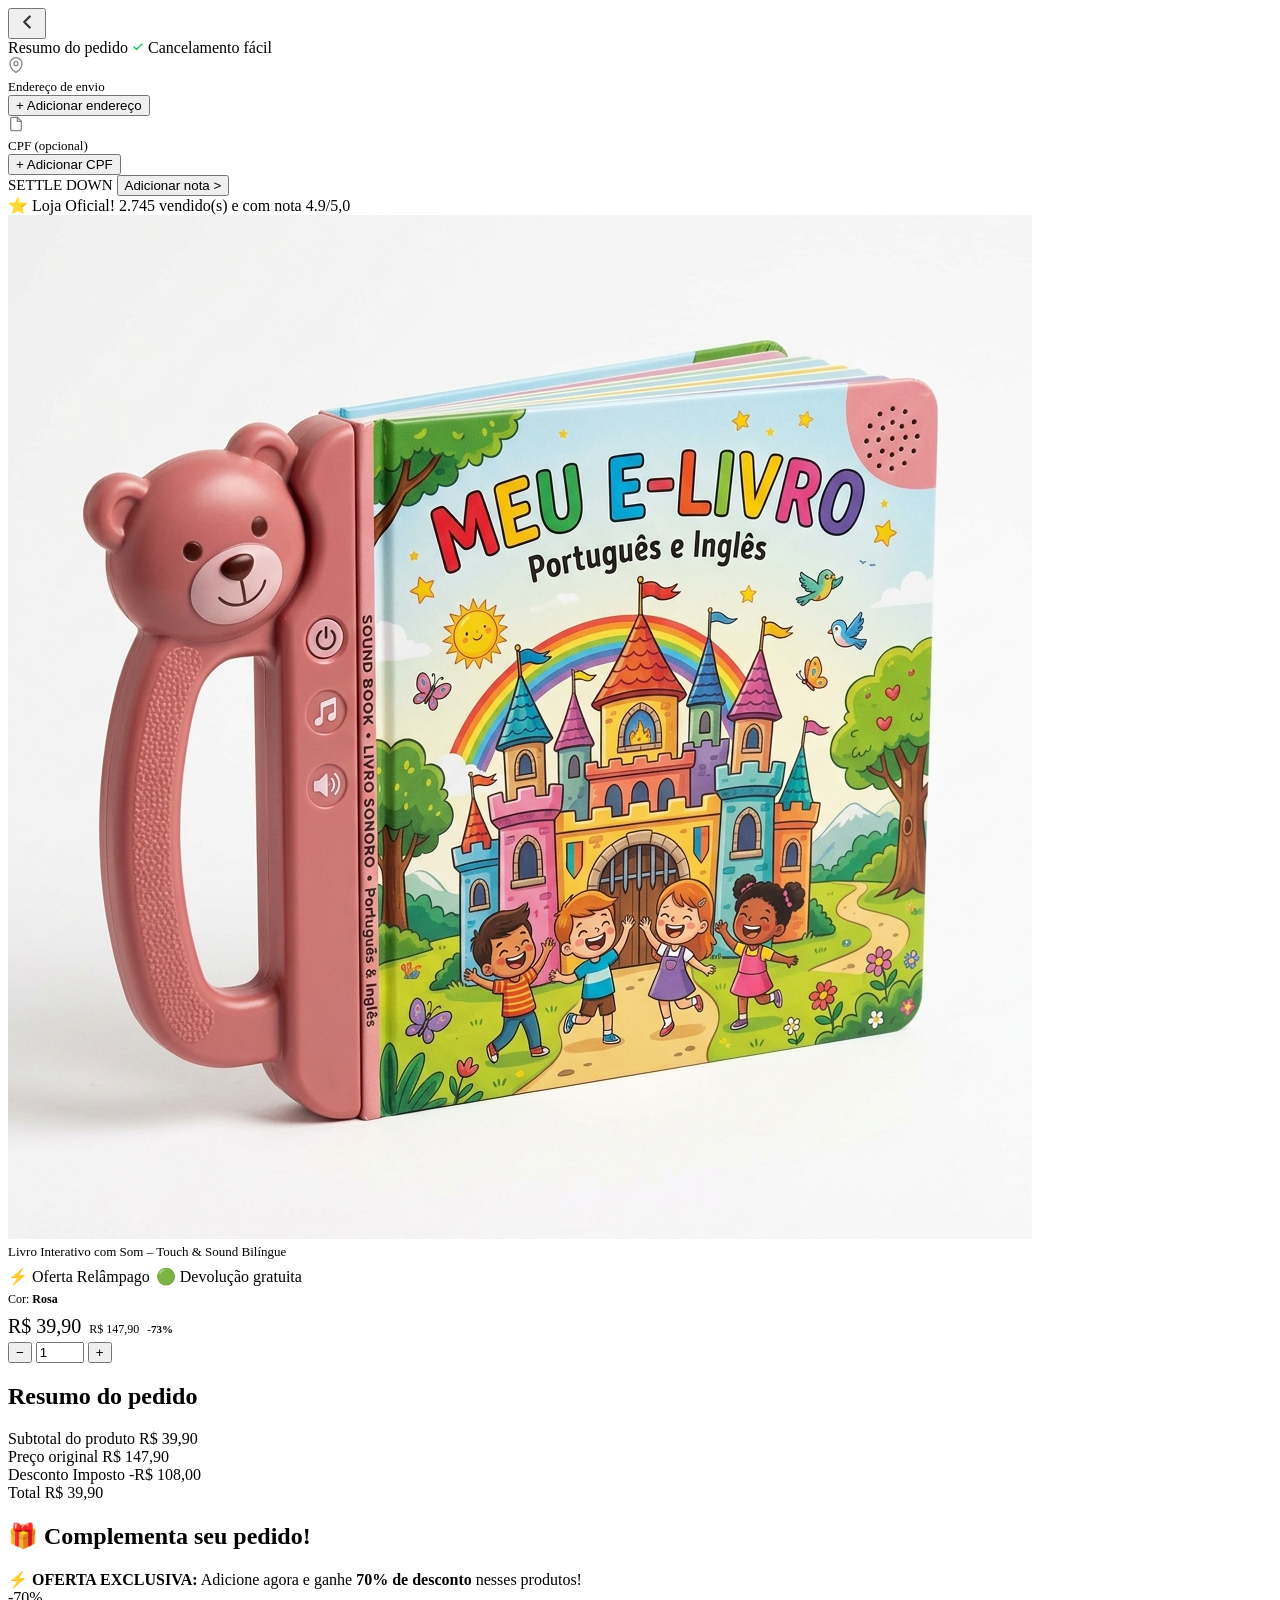
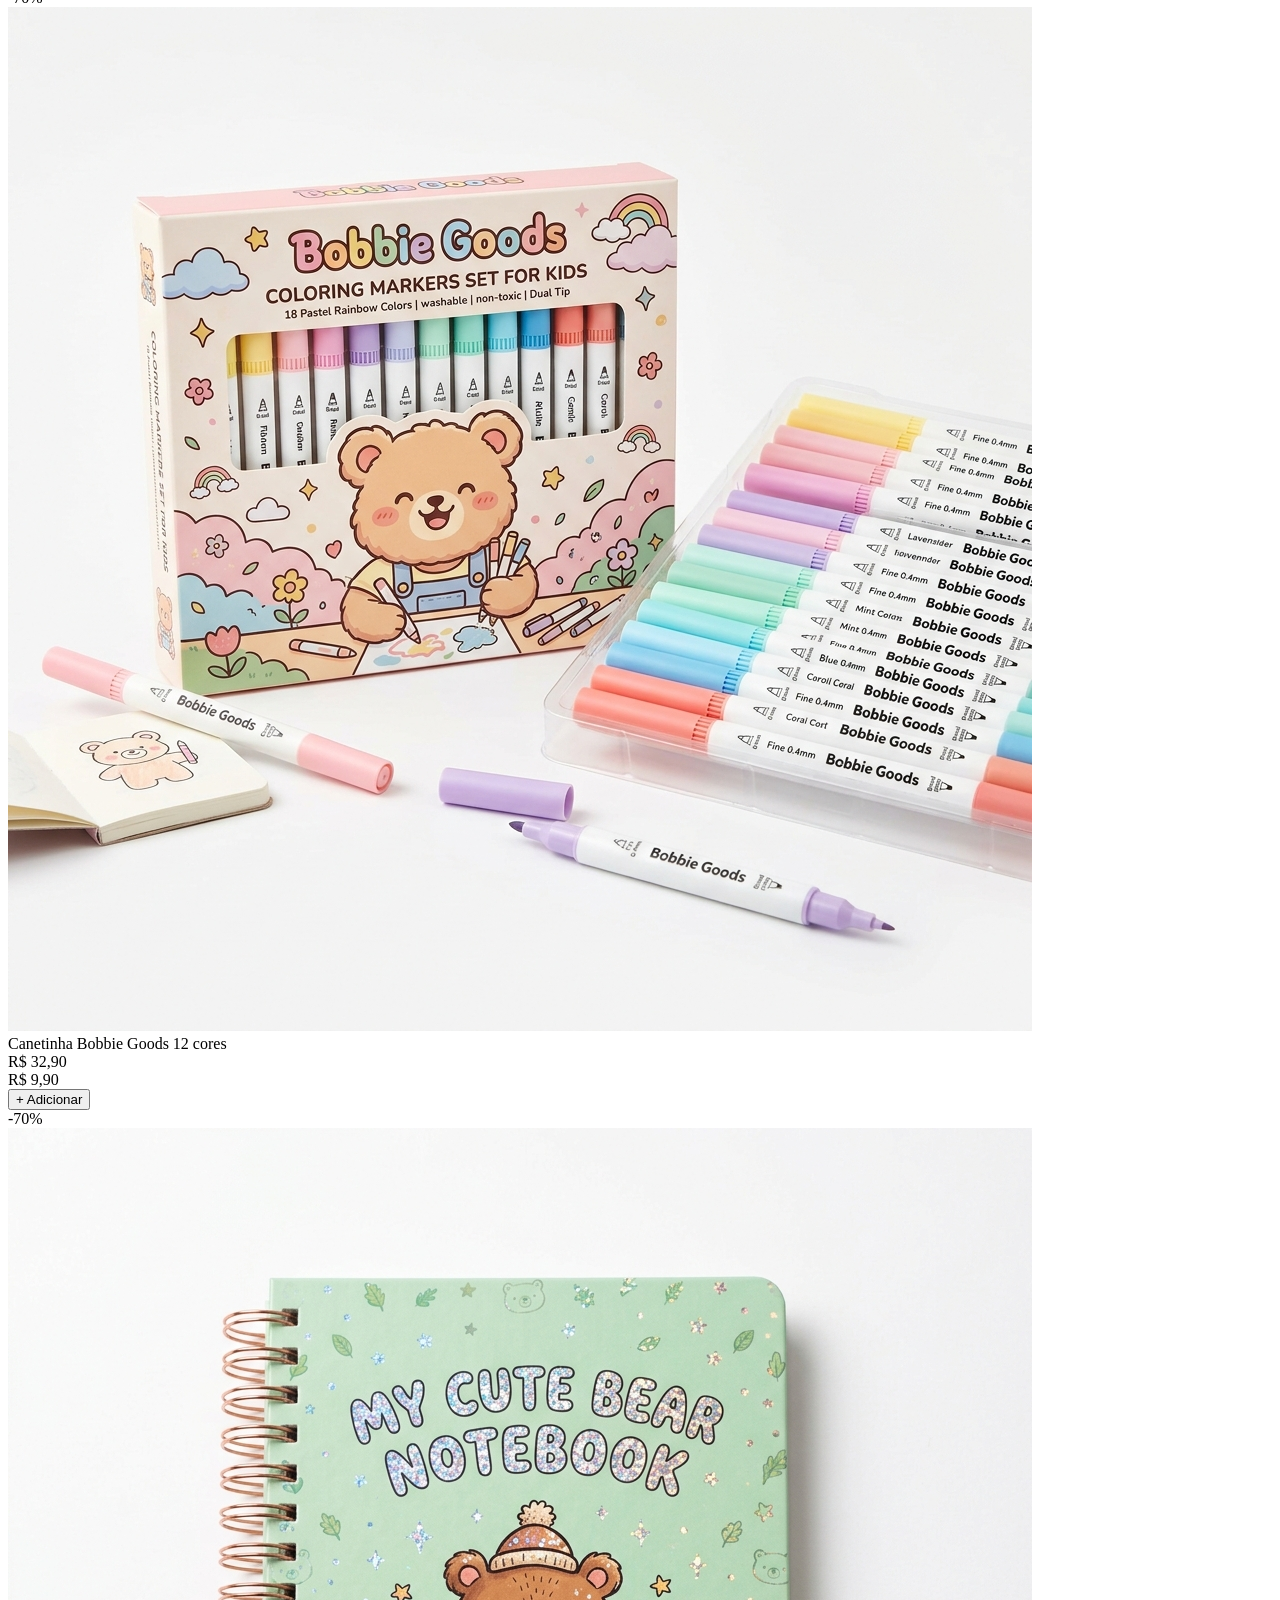
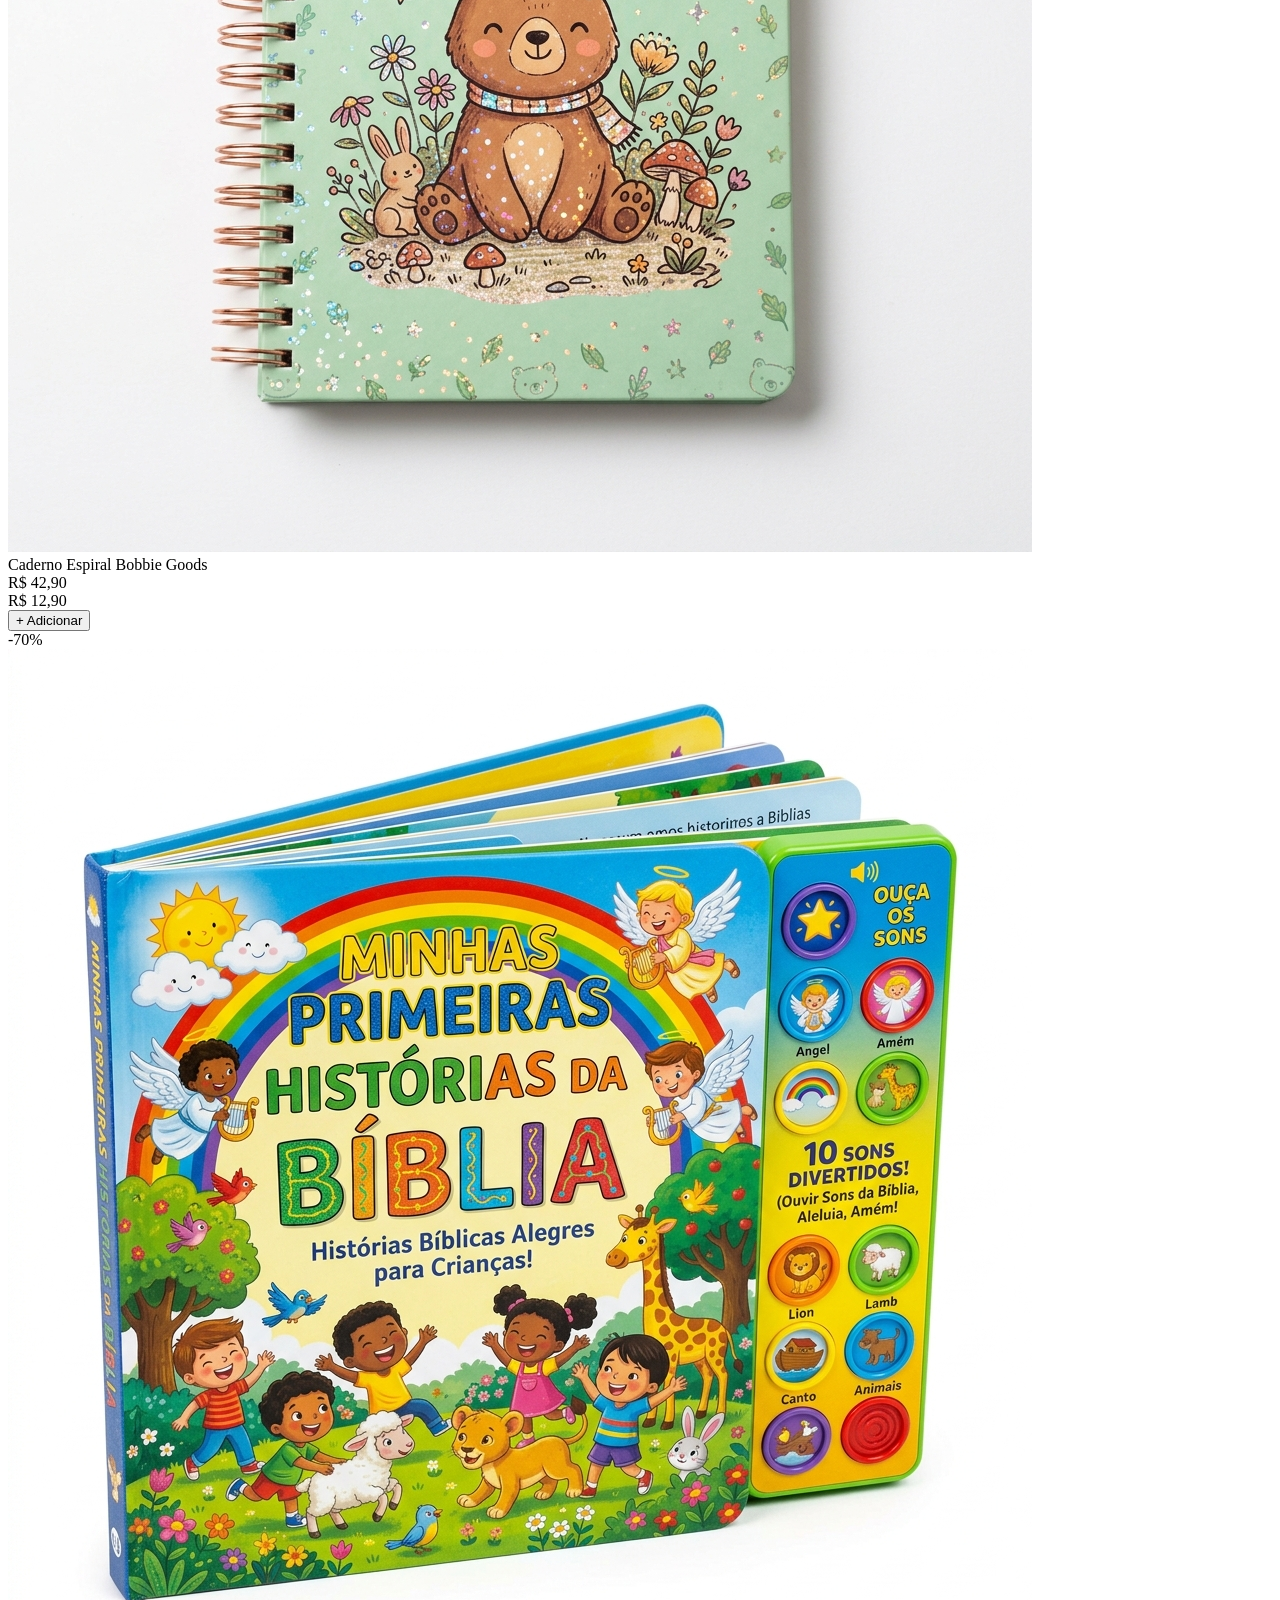
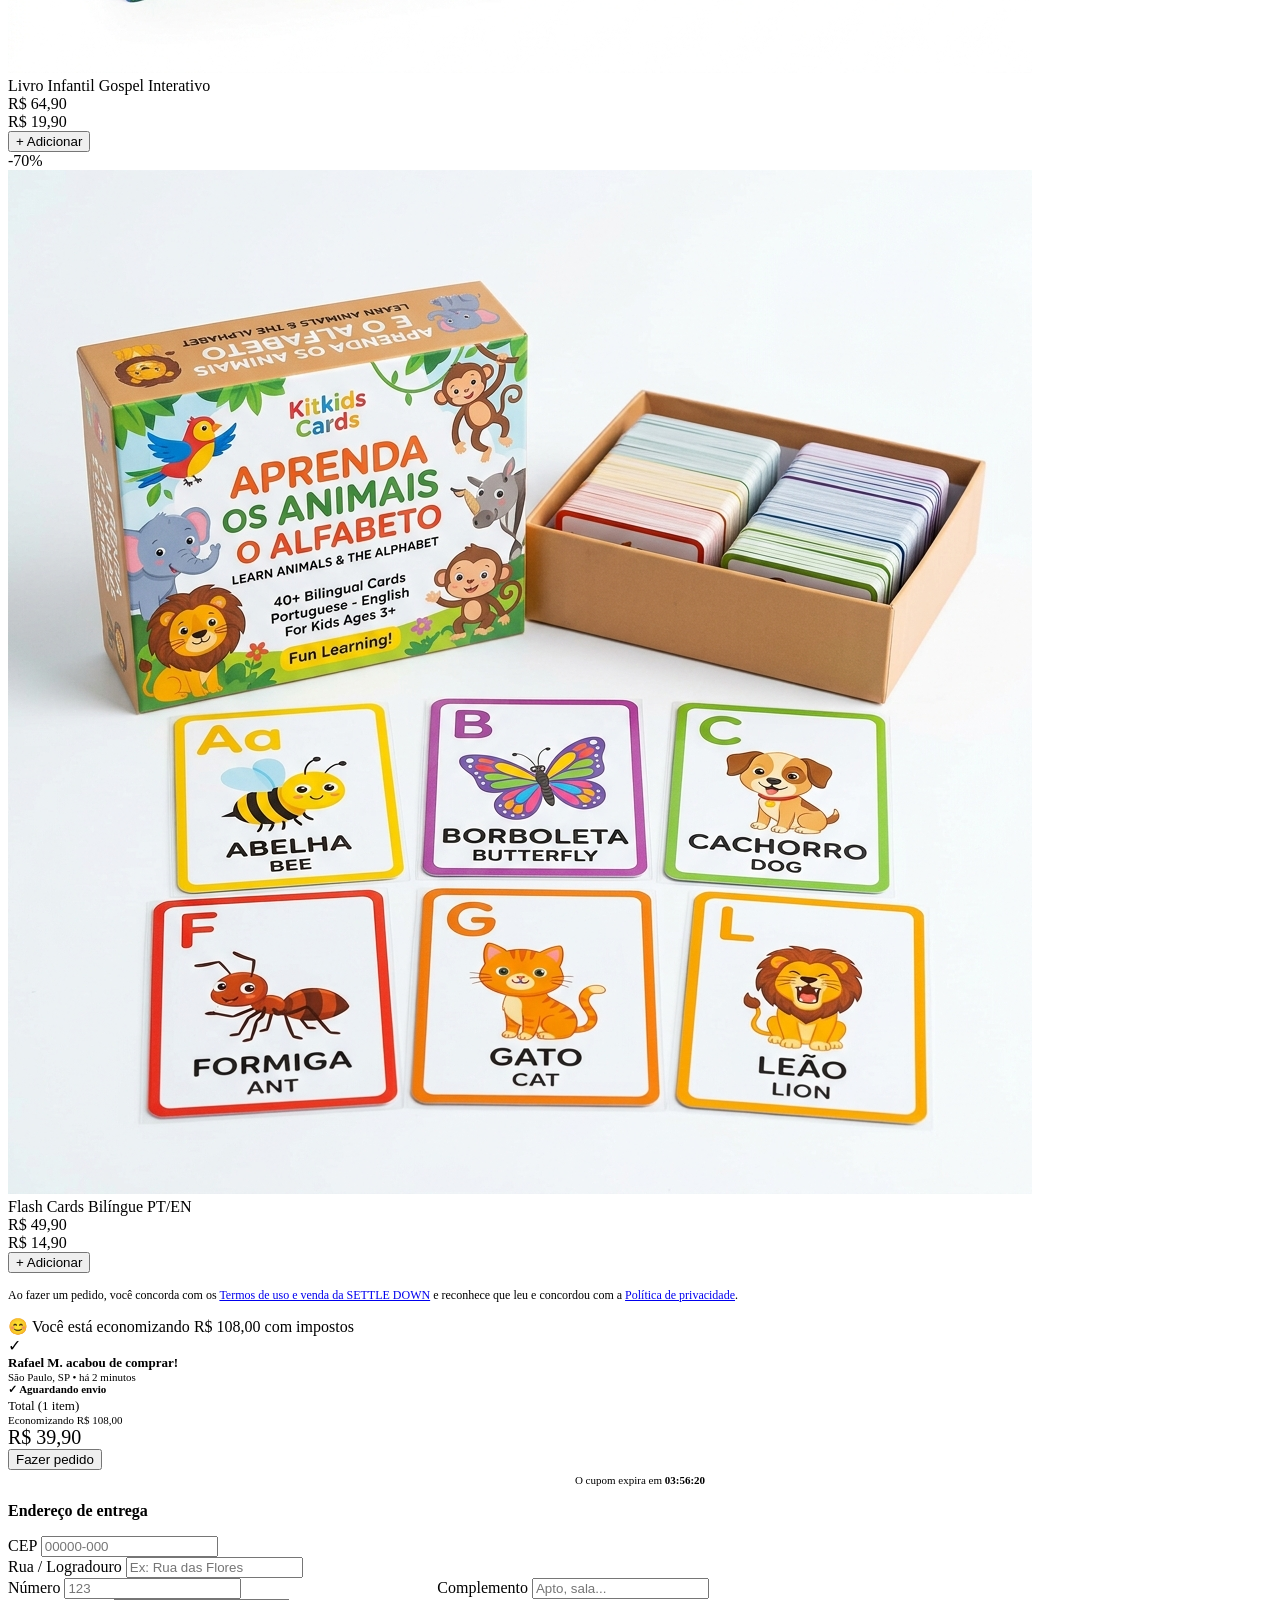
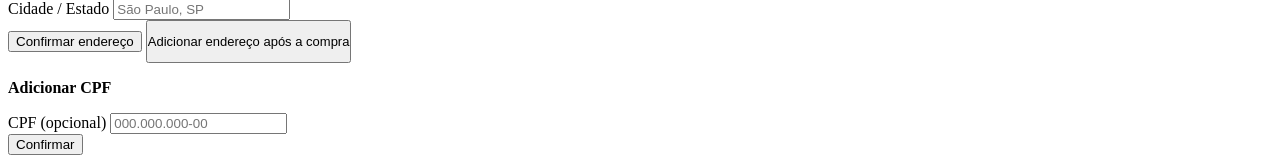
==== commit cf243f2f: "Update checkout.html" ====
--- a/checkout.html
+++ b/checkout.html
@@ -1,15 +1,6 @@
 <!DOCTYPE html>
 <html lang="pt-BR">
 <head>
-  <meta charset="UTF-8">
-  <meta name="viewport" content="width=device-width, initial-scale=1.0, maximum-scale=1.0, user-scalable=no">
-  <meta name="description" content="Resumo do pedido - Livro Interativo com Som Touch & Sound Bilíngue. Revise seu pedido antes de finalizar a compra.">
-  <title>Resumo do Pedido | SETTLE DOWN</title>
-  <link rel="stylesheet" href="styles.css">
-  <link rel="stylesheet" href="checkout.css">
-</head>
-<body>
-
 <!-- ========== OVERLAY ========== -->
 <div class="overlay" id="overlay"></div>
 
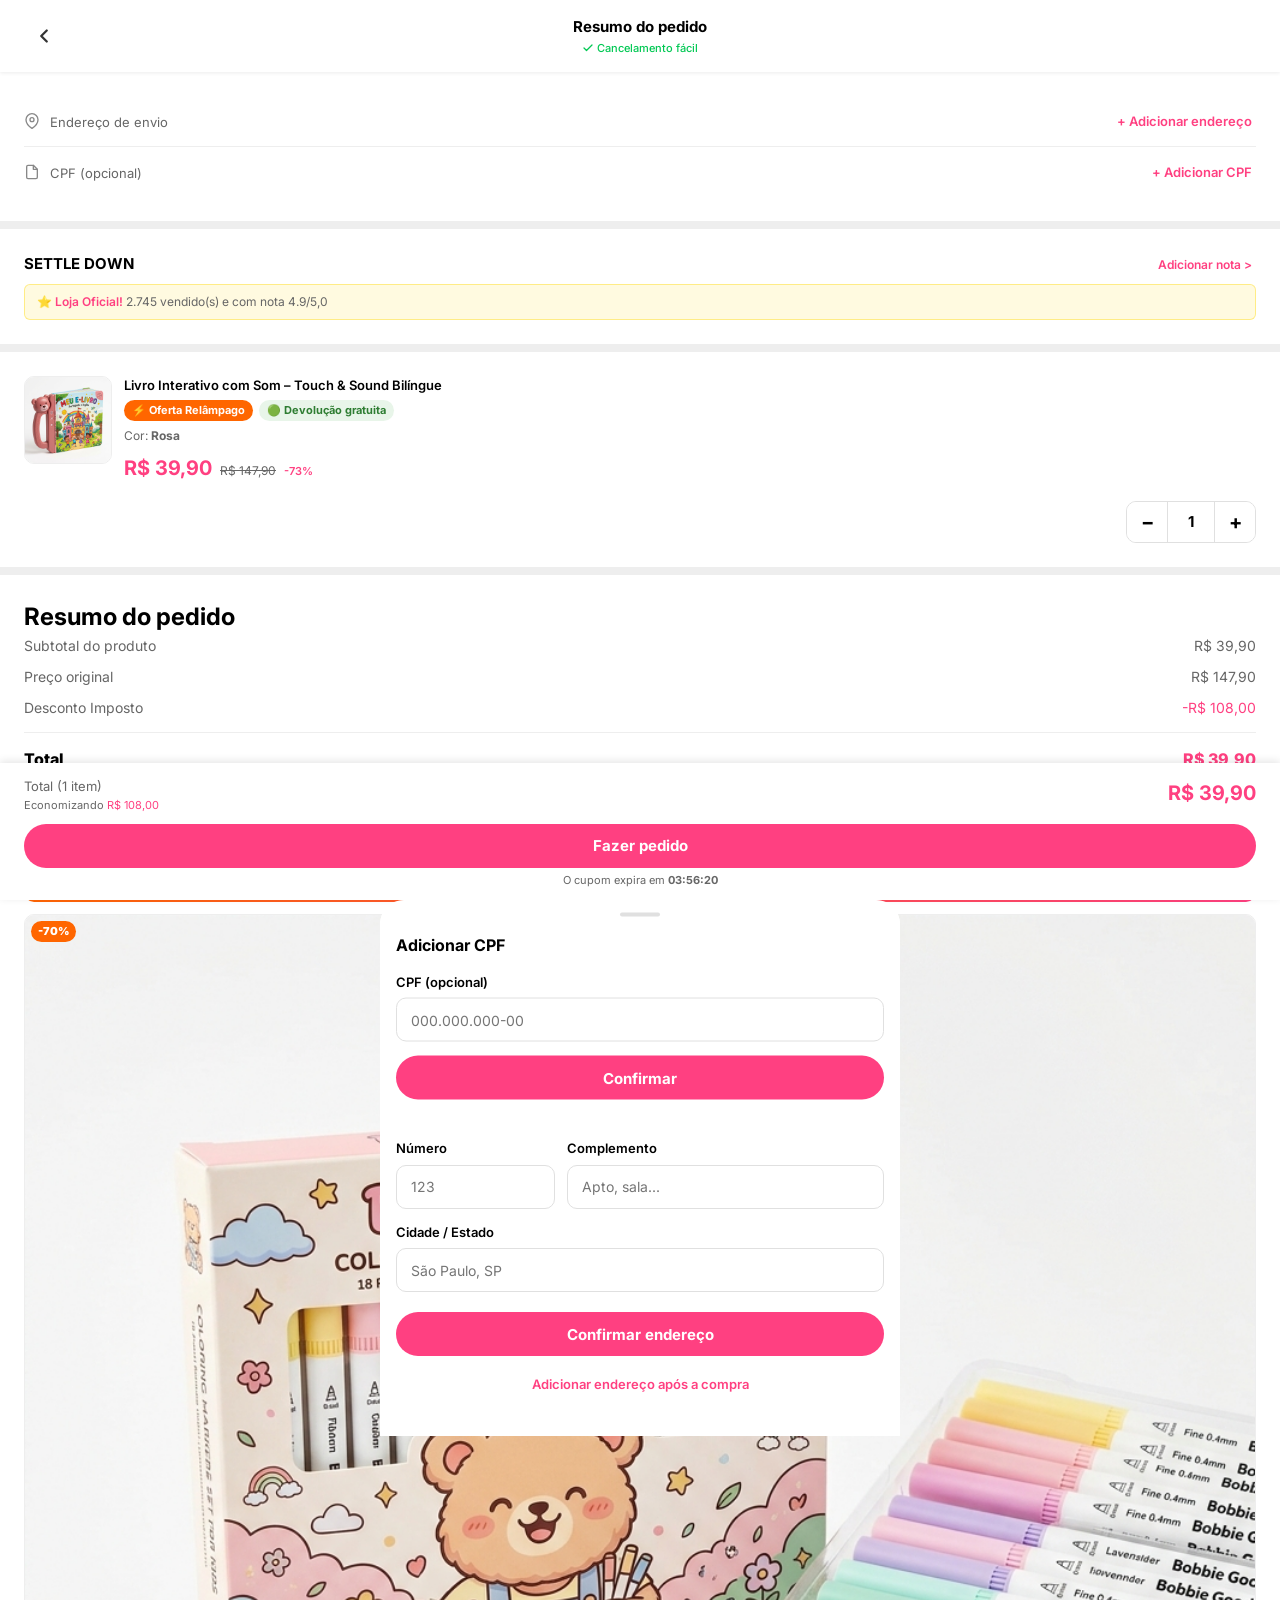
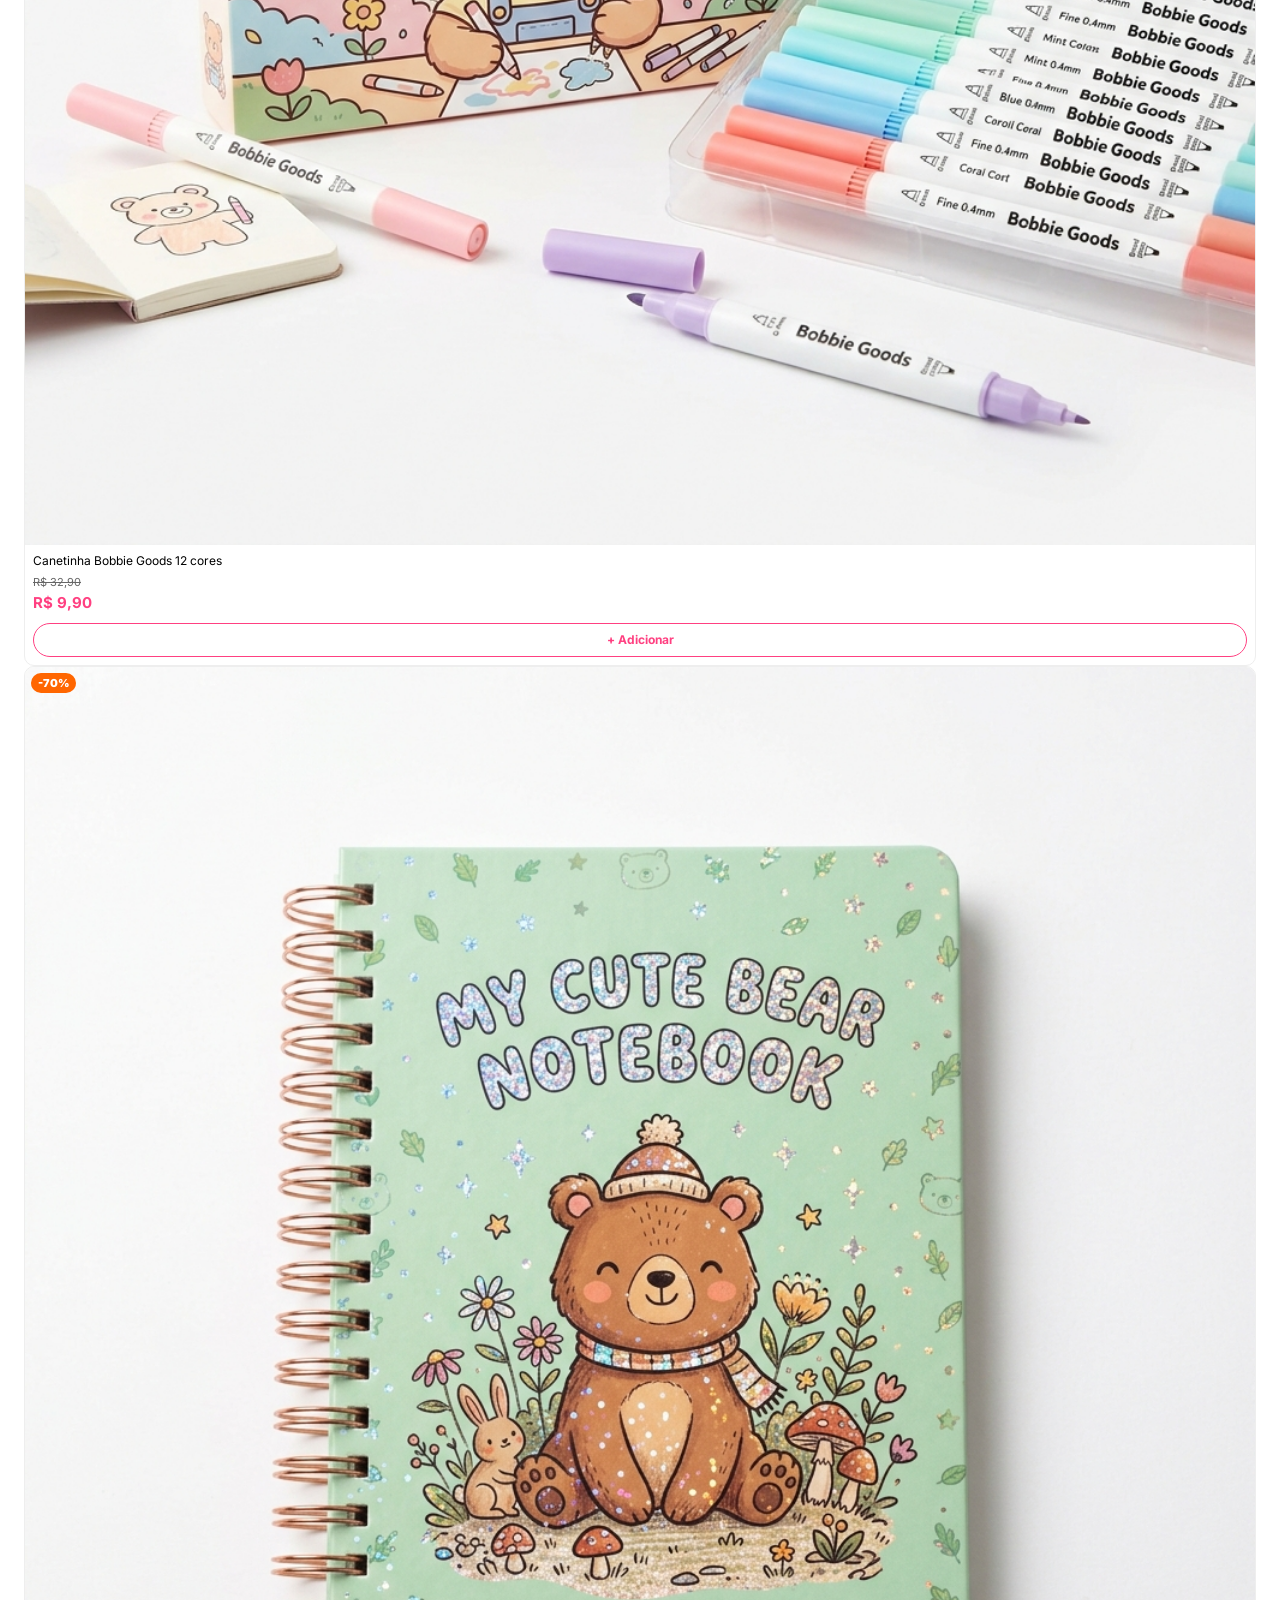
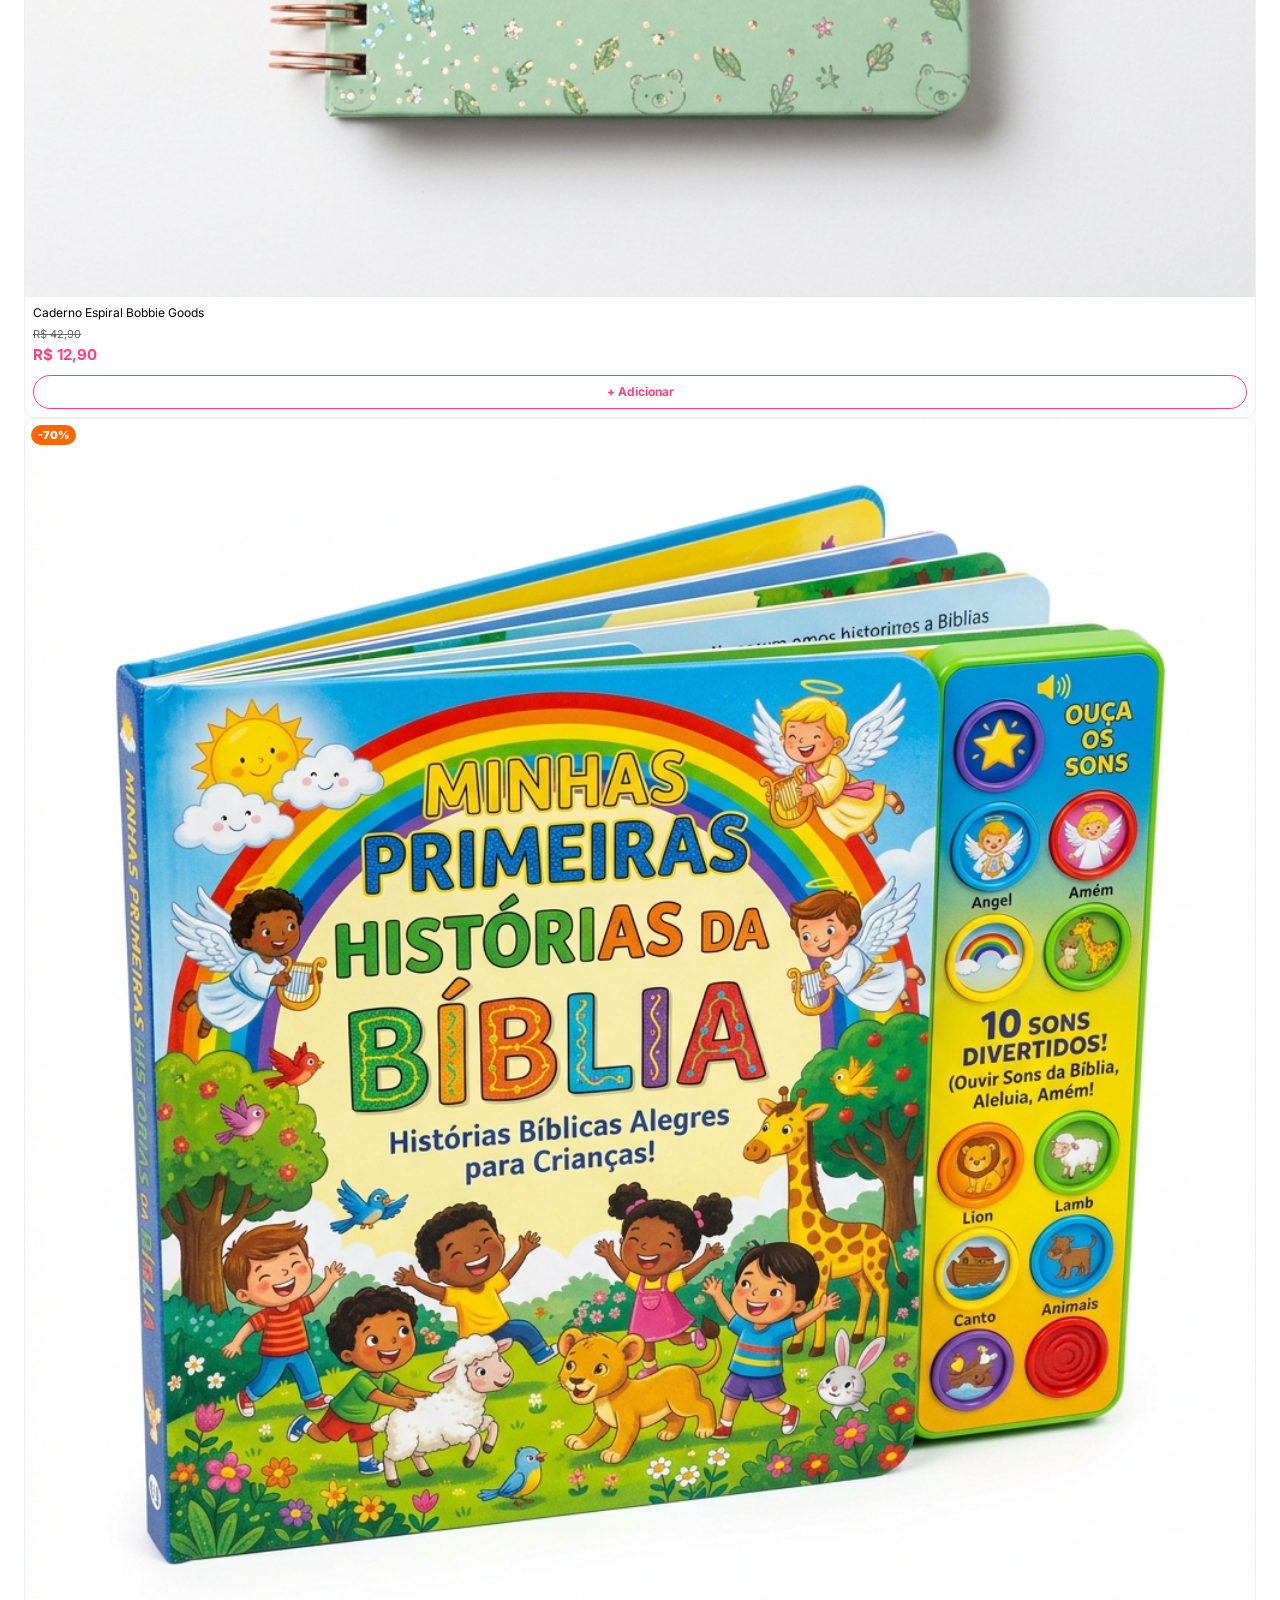
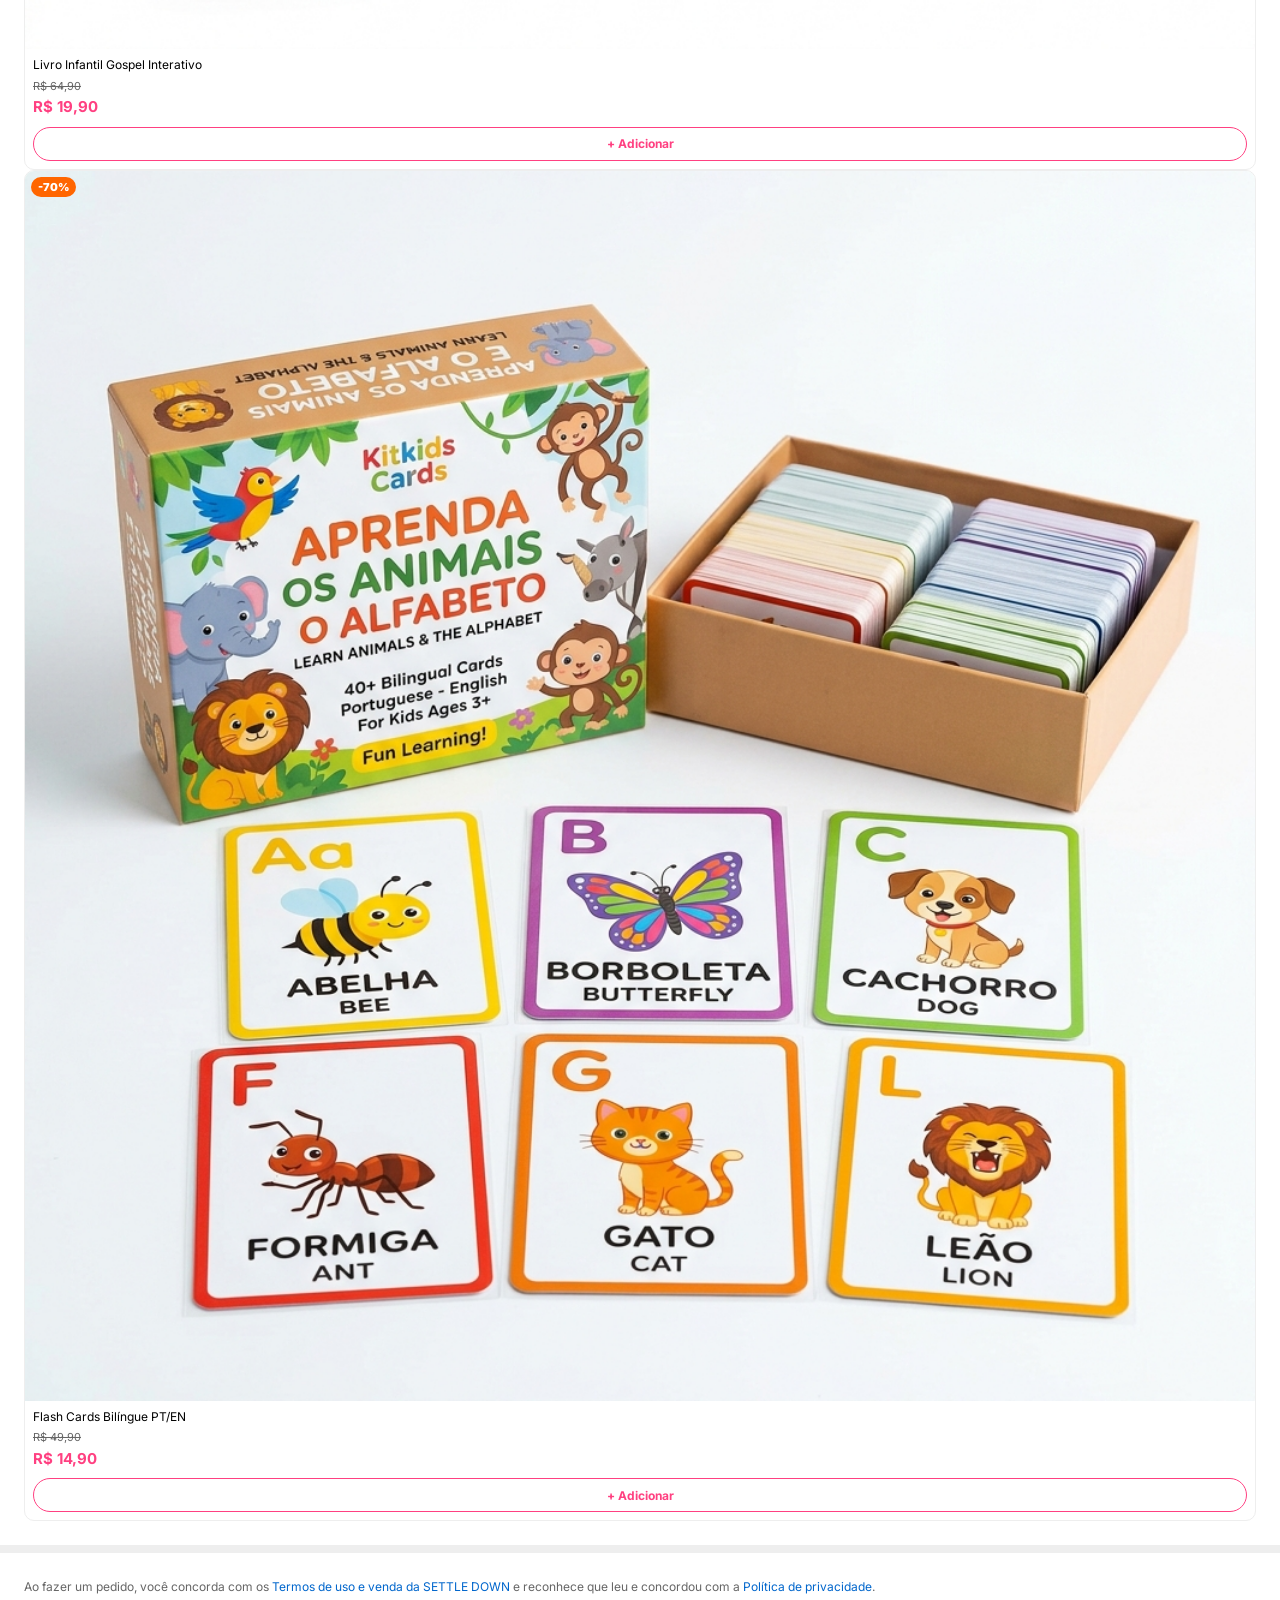
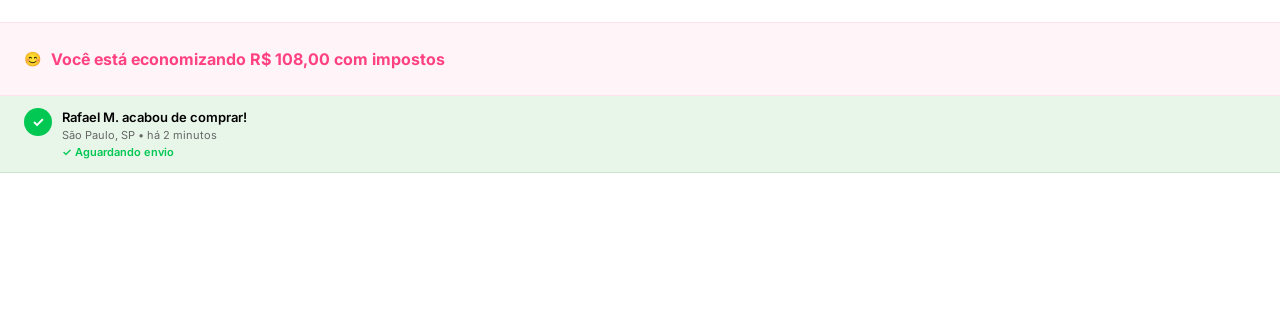
==== commit 0737aa4a: "Update checkout.html" ====
--- a/checkout.html
+++ b/checkout.html
@@ -1,6 +1,17 @@
 <!DOCTYPE html>
 <html lang="pt-BR">
 <head>
+  <meta charset="UTF-8">
+  <meta name="viewport" content="width=device-width, initial-scale=1.0, maximum-scale=1.0, user-scalable=no">
+  <meta name="description" content="Resumo do pedido - Livro Interativo com Som Touch & Sound Bilíngue. Revise seu pedido antes de finalizar a compra.">
+  <title>Resumo do Pedido | SETTLE DOWN</title>
+  <link rel="stylesheet" href="styles.css">
+  <link rel="stylesheet" href="checkout.css">
+
+
+</head>
+<body>
+
 <!-- ========== OVERLAY ========== -->
 <div class="overlay" id="overlay"></div>
 
--- a/styles.css
+++ b/styles.css
@@ -0,0 +1,474 @@
+/* ====================================================
+   DESIGN SYSTEM - TELA TIKTOK SHOP
+   ==================================================== */
+@import url('https://fonts.googleapis.com/css2?family=Inter:wght@400;500;600;700;800;900&display=swap');
+
+:root {
+  --color-primary: #FF6600;
+  --color-action: #FF4081;
+  --color-accent: #FFEB3B;
+  --color-bg: #FFFFFF;
+  --color-divider: #EEEEEE;
+  --color-text: #000000;
+  --color-text-secondary: #666666;
+  --color-blue: #0066CC;
+  --color-green: #00C853;
+  --color-gray-light: #F5F5F5;
+  --color-gray-border: #E0E0E0;
+
+  --font-family: 'Inter', sans-serif;
+
+  --radius-sm: 6px;
+  --radius-md: 10px;
+  --radius-lg: 16px;
+  --radius-xl: 24px;
+  --radius-full: 9999px;
+
+  --shadow-sm: 0 1px 4px rgba(0,0,0,0.08);
+  --shadow-md: 0 2px 12px rgba(0,0,0,0.12);
+  --shadow-lg: 0 4px 24px rgba(0,0,0,0.18);
+  --shadow-top: 0 -2px 8px rgba(0,0,0,0.10);
+
+  --transition-fast: 200ms ease-in-out;
+  --transition-normal: 300ms ease-in-out;
+
+  /* Spacing */
+  --pad-section: 16px;
+  --pad-card: 12px;
+  --pad-btn-v: 12px;
+  --pad-btn-h: 12px;
+  --pad-icon: 8px;
+
+  /* Typography */
+  --font-title: 18px;
+  --font-subtitle: 16px;
+  --font-body: 14px;
+  --font-label: 12px;
+  --font-price: 32px;
+
+  /* Header */
+  --header-height: 56px;
+  --bottom-bar-height: 60px;
+}
+
+@media (min-width: 600px) {
+  :root {
+    --pad-section: 20px;
+    --pad-card: 16px;
+    --pad-btn-v: 14px;
+    --pad-btn-h: 16px;
+    --pad-icon: 12px;
+    --font-title: 20px;
+    --font-subtitle: 18px;
+    --font-body: 16px;
+    --font-label: 12px;
+    --font-price: 40px;
+    --header-height: 64px;
+    --bottom-bar-height: 70px;
+  }
+}
+
+@media (min-width: 1024px) {
+  :root {
+    --pad-section: 24px;
+    --pad-card: 20px;
+    --pad-btn-v: 16px;
+    --pad-btn-h: 20px;
+    --pad-icon: 16px;
+    --font-title: 24px;
+    --font-subtitle: 20px;
+    --font-body: 18px;
+    --font-label: 14px;
+    --font-price: 48px;
+    --header-height: 72px;
+    --bottom-bar-height: 80px;
+  }
+}
+
+/* ====================================================
+   RESET & BASE
+   ==================================================== */
+*, *::before, *::after {
+  box-sizing: border-box;
+  margin: 0;
+  padding: 0;
+  -webkit-tap-highlight-color: transparent;
+}
+
+html {
+  font-size: 16px;
+  scroll-behavior: smooth;
+}
+
+body {
+  font-family: var(--font-family);
+  background: var(--color-bg);
+  color: var(--color-text);
+  line-height: 1.5;
+  overflow-x: hidden;
+  -webkit-font-smoothing: antialiased;
+}
+
+img {
+  display: block;
+  max-width: 100%;
+}
+
+button {
+  font-family: var(--font-family);
+  cursor: pointer;
+  border: none;
+  outline: none;
+  background: none;
+}
+
+input {
+  font-family: var(--font-family);
+  outline: none;
+}
+
+a {
+  text-decoration: none;
+  color: inherit;
+}
+
+ul {
+  list-style: none;
+}
+
+/* ====================================================
+   UTILITY CLASSES
+   ==================================================== */
+.text-action { color: var(--color-action); }
+.text-primary { color: var(--color-primary); }
+.text-secondary { color: var(--color-text-secondary); }
+.text-blue { color: var(--color-blue); }
+.text-green { color: var(--color-green); }
+.font-bold { font-weight: 700; }
+.font-semibold { font-weight: 600; }
+.font-medium { font-weight: 500; }
+.text-sm { font-size: 12px; }
+.text-xs { font-size: 11px; }
+.strike { text-decoration: line-through; color: var(--color-text-secondary); }
+.flex { display: flex; }
+.items-center { align-items: center; }
+.justify-between { justify-content: space-between; }
+.gap-4 { gap: 4px; }
+.gap-8 { gap: 8px; }
+.gap-12 { gap: 12px; }
+.gap-16 { gap: 16px; }
+.w-full { width: 100%; }
+.hidden { display: none !important; }
+.relative { position: relative; }
+.section-divider { height: 8px; background: var(--color-divider); }
+
+/* Buttons */
+.btn-action {
+  display: flex;
+  align-items: center;
+  justify-content: center;
+  gap: 6px;
+  background: var(--color-action);
+  color: #fff;
+  font-weight: 700;
+  font-size: 15px;
+  border-radius: var(--radius-full);
+  min-height: 44px;
+  padding: 10px 20px;
+  width: 100%;
+  transition: transform var(--transition-fast), box-shadow var(--transition-fast);
+}
+
+.btn-action:hover {
+  transform: translateY(-1px);
+  box-shadow: 0 4px 16px rgba(255,64,129,0.35);
+}
+
+.btn-action:active {
+  transform: scale(0.98);
+}
+
+.btn-outline {
+  display: flex;
+  align-items: center;
+  justify-content: center;
+  gap: 6px;
+  background: #fff;
+  color: var(--color-action);
+  font-weight: 700;
+  font-size: 15px;
+  border-radius: var(--radius-full);
+  min-height: 44px;
+  padding: 10px 20px;
+  width: 100%;
+  border: 2px solid var(--color-action);
+  transition: background var(--transition-fast);
+}
+
+.btn-outline:hover {
+  background: rgba(255,64,129,0.06);
+}
+
+.icon-btn {
+  display: flex;
+  align-items: center;
+  justify-content: center;
+  width: 40px;
+  height: 40px;
+  border-radius: var(--radius-full);
+  cursor: pointer;
+  transition: background var(--transition-fast);
+  flex-shrink: 0;
+}
+
+.icon-btn:hover {
+  background: var(--color-divider);
+}
+
+/* Stars */
+.stars { color: #FFB300; font-size: 14px; }
+
+/* Badges */
+.badge {
+  display: inline-flex;
+  align-items: center;
+  gap: 4px;
+  border-radius: var(--radius-full);
+  font-size: 11px;
+  font-weight: 700;
+  padding: 2px 8px;
+}
+
+.badge-orange { background: var(--color-primary); color: #fff; }
+.badge-green { background: #E8F5E9; color: #2E7D32; }
+.badge-pink { background: rgba(255,64,129,0.12); color: var(--color-action); }
+
+/* Overlay */
+.overlay {
+  position: fixed;
+  inset: 0;
+  background: rgba(0,0,0,0.5);
+  z-index: 200;
+  opacity: 0;
+  pointer-events: none;
+  transition: opacity var(--transition-normal);
+}
+
+.overlay.active {
+  opacity: 1;
+  pointer-events: all;
+}
+
+/* Modal */
+.modal-sheet {
+  position: fixed;
+  bottom: 0;
+  left: 0;
+  right: 0;
+  background: #fff;
+  border-radius: var(--radius-xl) var(--radius-xl) 0 0;
+  z-index: 300;
+  transform: translateY(100%);
+  transition: transform var(--transition-normal);
+  max-height: 90vh;
+  overflow-y: auto;
+  overscroll-behavior: contain;
+}
+
+.modal-sheet.active {
+  transform: translateY(0);
+}
+
+@media (min-width: 600px) {
+  .modal-sheet { max-height: 75vh; }
+}
+
+@media (min-width: 1024px) {
+  .modal-sheet {
+    max-width: 520px;
+    left: 50%;
+    transform: translateX(-50%) translateY(100%);
+    max-height: 80vh;
+  }
+  .modal-sheet.active {
+    transform: translateX(-50%) translateY(0);
+  }
+}
+
+.modal-handle {
+  width: 40px;
+  height: 4px;
+  background: var(--color-gray-border);
+  border-radius: var(--radius-full);
+  margin: 12px auto 0;
+}
+
+/* ====================================================
+   HEADER (shared)
+   ==================================================== */
+.site-header {
+  position: fixed;
+  top: 0;
+  left: 0;
+  right: 0;
+  height: var(--header-height);
+  background: #fff;
+  box-shadow: var(--shadow-sm);
+  display: flex;
+  align-items: center;
+  justify-content: space-between;
+  padding: 0 var(--pad-section);
+  z-index: 100;
+}
+
+.header-logo {
+  display: flex;
+  align-items: center;
+}
+
+.header-logo-img {
+  height: 28px;
+  width: auto;
+  display: block;
+  object-fit: contain;
+}
+
+@media (min-width: 600px) {
+  .header-logo-img { height: 32px; }
+}
+
+@media (min-width: 1024px) {
+  .header-logo-img { height: 36px; }
+}
+
+.header-actions {
+  display: flex;
+  align-items: center;
+  gap: 4px;
+}
+
+.cart-badge {
+  position: relative;
+}
+
+.cart-badge-dot {
+  position: absolute;
+  top: 4px;
+  right: 4px;
+  width: 8px;
+  height: 8px;
+  border-radius: 50%;
+  background: var(--color-action);
+  border: 2px solid #fff;
+}
+
+/* ====================================================
+   PAGE WRAPPER
+   ==================================================== */
+.page {
+  min-height: 100vh;
+  padding-top: var(--header-height);
+  padding-bottom: calc(var(--bottom-bar-height) + 8px);
+}
+
+/* ====================================================
+   BOTTOM BAR (shared)
+   ==================================================== */
+.bottom-bar {
+  position: fixed;
+  bottom: 0;
+  left: 0;
+  right: 0;
+  height: var(--bottom-bar-height);
+  background: #fff;
+  box-shadow: var(--shadow-top);
+  display: flex;
+  align-items: center;
+  padding: 8px 12px;
+  gap: 8px;
+  z-index: 99;
+}
+
+@media (min-width: 600px) {
+  .bottom-bar { padding: 12px 16px; }
+}
+
+.bottom-bar-icon {
+  display: flex;
+  flex-direction: column;
+  align-items: center;
+  justify-content: center;
+  gap: 2px;
+  min-width: 40px;
+  min-height: 40px;
+  border-radius: var(--radius-sm);
+  cursor: pointer;
+  transition: background var(--transition-fast);
+  flex-shrink: 0;
+  font-size: 10px;
+  color: var(--color-text-secondary);
+}
+
+.bottom-bar-icon:hover { background: var(--color-divider); }
+
+.bottom-bar-icon svg { display: block; }
+
+.bottom-bar-spacer { width: 1px; background: var(--color-divider); height: 30px; }
+
+.btn-add-cart {
+  background: var(--color-gray-light);
+  color: var(--color-text);
+  font-weight: 700;
+  font-size: 13px;
+  border-radius: var(--radius-md);
+  min-height: 44px;
+  padding: 8px 12px;
+  flex: 3;
+  display: flex;
+  align-items: center;
+  justify-content: center;
+  gap: 4px;
+  cursor: pointer;
+  transition: background var(--transition-fast);
+  border: 1.5px solid var(--color-gray-border);
+}
+
+.btn-add-cart:hover { background: var(--color-gray-border); }
+
+.btn-buy-now {
+  background: var(--color-action);
+  color: #fff;
+  font-weight: 700;
+  font-size: 13px;
+  border-radius: var(--radius-md);
+  min-height: 44px;
+  padding: 8px 12px;
+  flex: 5;
+  display: flex;
+  flex-direction: column;
+  align-items: center;
+  justify-content: center;
+  cursor: pointer;
+  transition: transform var(--transition-fast), box-shadow var(--transition-fast);
+}
+
+.btn-buy-now:hover {
+  transform: translateY(-1px);
+  box-shadow: 0 4px 16px rgba(255,64,129,0.35);
+}
+
+.btn-buy-now small {
+  font-size: 10px;
+  font-weight: 400;
+  opacity: 0.85;
+}
+
+/* ====================================================
+   REDUCED MOTION
+   ==================================================== */
+@media (prefers-reduced-motion: reduce) {
+  *, *::before, *::after {
+    animation-duration: 0.01ms !important;
+    transition-duration: 0.01ms !important;
+  }
+}
--- a/checkout.css
+++ b/checkout.css
@@ -0,0 +1,408 @@
+/* ====================================================
+   CHECKOUT PAGE STYLES
+   ==================================================== */
+
+/* ===== HEADER ===== */
+.checkout-header {
+  position: fixed;
+  top: 0;
+  left: 0;
+  right: 0;
+  height: var(--header-height);
+  background: #fff;
+  box-shadow: var(--shadow-sm);
+  display: flex;
+  align-items: center;
+  justify-content: space-between;
+  padding: 0 var(--pad-section);
+  z-index: 100;
+}
+
+.checkout-header-title {
+  display: flex;
+  flex-direction: column;
+  align-items: center;
+  gap: 2px;
+  font-size: 15px;
+  font-weight: 700;
+}
+
+.checkout-header-sub {
+  font-size: 11px;
+  color: var(--color-green);
+  font-weight: 500;
+  display: flex;
+  align-items: center;
+  gap: 3px;
+}
+
+/* ===== CHECKOUT SECTION ===== */
+.checkout-section {
+  padding: var(--pad-section);
+}
+
+/* ===== DELIVERY FIELDS ===== */
+.delivery-field {
+  display: flex;
+  align-items: center;
+  gap: 10px;
+  padding: 13px 0;
+  border-bottom: 1px solid var(--color-divider);
+}
+
+.delivery-field:last-child { border-bottom: none; }
+
+.delivery-icon {
+  display: flex;
+  align-items: center;
+  justify-content: center;
+  flex-shrink: 0;
+}
+
+.delivery-field-text { flex: 1; }
+
+.link-btn {
+  color: var(--color-action);
+  font-size: 13px;
+  font-weight: 600;
+  cursor: pointer;
+  background: none;
+  border: none;
+  white-space: nowrap;
+  padding: 4px;
+  transition: opacity var(--transition-fast);
+}
+
+.link-btn:hover { opacity: 0.75; }
+.link-btn.small { font-size: 12px; }
+
+/* ===== STORE INFO ===== */
+.store-row {
+  display: flex;
+  align-items: center;
+  justify-content: space-between;
+  margin-bottom: 8px;
+}
+
+.store-badge {
+  background: rgba(255,215,0,0.12);
+  border: 1px solid rgba(255,215,0,0.4);
+  border-radius: var(--radius-sm);
+  padding: 8px 12px;
+  font-size: 12px;
+  color: var(--color-text-secondary);
+  line-height: 1.5;
+}
+
+/* ===== ORDER ITEM ===== */
+.order-item {
+  display: flex;
+  gap: 12px;
+  margin-bottom: 14px;
+}
+
+.order-item-img {
+  width: 88px;
+  height: 88px;
+  object-fit: cover;
+  border-radius: var(--radius-md);
+  border: 1px solid var(--color-divider);
+  flex-shrink: 0;
+}
+
+.order-item-info { flex: 1; }
+
+.qty-row {
+  display: flex;
+  align-items: center;
+  justify-content: flex-end;
+  gap: 0;
+  border: 1.5px solid var(--color-gray-border);
+  border-radius: var(--radius-md);
+  width: fit-content;
+  margin-left: auto;
+  overflow: hidden;
+}
+
+.qty-btn-sm {
+  width: 40px;
+  height: 40px;
+  display: flex;
+  align-items: center;
+  justify-content: center;
+  font-size: 20px;
+  font-weight: 700;
+  cursor: pointer;
+  background: #fff;
+  color: var(--color-text);
+  border: none;
+  transition: background var(--transition-fast);
+}
+
+.qty-btn-sm:hover { background: var(--color-gray-light); }
+
+.qty-input-sm {
+  width: 48px;
+  height: 40px;
+  text-align: center;
+  font-size: 15px;
+  font-weight: 700;
+  border: none;
+  border-left: 1.5px solid var(--color-gray-border);
+  border-right: 1.5px solid var(--color-gray-border);
+  appearance: textfield;
+  -moz-appearance: textfield;
+}
+
+.qty-input-sm::-webkit-outer-spin-button,
+.qty-input-sm::-webkit-inner-spin-button { -webkit-appearance: none; }
+
+/* ===== SUMMARY TABLE ===== */
+.summary-table {
+  display: flex;
+  flex-direction: column;
+  gap: 10px;
+}
+
+.summary-row {
+  display: flex;
+  justify-content: space-between;
+  align-items: center;
+  font-size: 14px;
+  color: var(--color-text-secondary);
+}
+
+.summary-divider {
+  height: 1px;
+  background: var(--color-divider);
+  margin: 4px 0;
+}
+
+.summary-total {
+  font-size: 16px;
+  font-weight: 800;
+  color: var(--color-text);
+}
+
+/* ===== ACCESSORIES URGENCY ===== */
+.accessories-urgency {
+  background: linear-gradient(135deg, #FF6600, #FF4081);
+  color: #fff;
+  font-size: 13px;
+  padding: 10px 14px;
+  border-radius: var(--radius-md);
+  margin-bottom: 12px;
+  text-align: center;
+  line-height: 1.5;
+  animation: pulse-glow 2s infinite;
+}
+
+@keyframes pulse-glow {
+  0%, 100% { box-shadow: 0 0 0 0 rgba(255,102,0,0.4); }
+  50% { box-shadow: 0 0 0 6px rgba(255,102,0,0); }
+}
+
+.acc-discount-badge {
+  position: absolute;
+  top: 6px;
+  left: 6px;
+  background: #FF6600;
+  color: #fff;
+  font-size: 11px;
+  font-weight: 900;
+  padding: 2px 7px;
+  border-radius: var(--radius-full);
+  z-index: 2;
+}
+
+.accessory-card {
+  position: relative;
+}
+
+@media (min-width: 600px) {
+  .accessories-grid { grid-template-columns: repeat(3, 1fr); }
+}
+
+@media (min-width: 1024px) {
+  .accessories-grid { grid-template-columns: repeat(4, 1fr); }
+}
+
+
+.accessory-card {
+  border: 1.5px solid var(--color-divider);
+  border-radius: var(--radius-md);
+  overflow: hidden;
+  display: flex;
+  flex-direction: column;
+  transition: border-color var(--transition-fast), box-shadow var(--transition-fast);
+}
+
+.accessory-card.added {
+  border-color: var(--color-action);
+  box-shadow: 0 0 0 2px rgba(255,64,129,0.2);
+}
+
+.accessory-card img {
+  width: 100%;
+  aspect-ratio: 1;
+  object-fit: cover;
+  background: var(--color-gray-light);
+}
+
+.accessory-info {
+  padding: 8px;
+  flex: 1;
+}
+
+.accessory-name {
+  font-size: 12px;
+  color: var(--color-text);
+  line-height: 1.4;
+  margin-bottom: 4px;
+  display: -webkit-box;
+  -webkit-line-clamp: 2;
+  -webkit-box-orient: vertical;
+  overflow: hidden;
+}
+
+.accessory-orig {
+  font-size: 11px;
+  color: var(--color-text-secondary);
+  text-decoration: line-through;
+  margin-bottom: 2px;
+}
+
+.accessory-price {
+  font-size: 15px;
+}
+
+.accessory-add-btn {
+  margin: 0 8px 8px;
+  background: #fff;
+  border: 1.5px solid var(--color-action);
+  color: var(--color-action);
+  font-size: 12px;
+  font-weight: 700;
+  border-radius: var(--radius-full);
+  padding: 7px;
+  cursor: pointer;
+  transition: background var(--transition-fast), color var(--transition-fast);
+  min-height: 34px;
+  display: flex;
+  align-items: center;
+  justify-content: center;
+}
+
+.accessory-add-btn:hover,
+.accessory-add-btn.added {
+  background: var(--color-action);
+  color: #fff;
+}
+
+/* ===== SAVINGS ALERT ===== */
+.savings-alert {
+  display: flex;
+  align-items: center;
+  gap: 10px;
+  padding: var(--pad-section);
+  background: rgba(255,64,129,0.05);
+  border-top: 1px solid rgba(255,64,129,0.1);
+  border-bottom: 1px solid rgba(255,64,129,0.1);
+  font-size: 14px;
+}
+
+/* ===== SOCIAL PROOF ===== */
+.social-proof-banner {
+  display: flex;
+  align-items: flex-start;
+  gap: 10px;
+  padding: 12px var(--pad-section);
+  background: #E8F5E9;
+  border-bottom: 1px solid #C8E6C9;
+  animation: slideInProof 0.4s ease;
+}
+
+@keyframes slideInProof {
+  from { opacity: 0; transform: translateY(-10px); }
+  to { opacity: 1; transform: translateY(0); }
+}
+
+.proof-check {
+  width: 28px;
+  height: 28px;
+  background: var(--color-green);
+  color: #fff;
+  border-radius: 50%;
+  display: flex;
+  align-items: center;
+  justify-content: center;
+  font-size: 14px;
+  font-weight: 700;
+  flex-shrink: 0;
+}
+
+/* ===== BOTTOM BAR ===== */
+.checkout-bottom-bar {
+  position: fixed;
+  bottom: 0;
+  left: 0;
+  right: 0;
+  background: #fff;
+  box-shadow: var(--shadow-top);
+  padding: 10px var(--pad-section) 12px;
+  z-index: 99;
+}
+
+.checkout-bottom-summary {
+  display: flex;
+  justify-content: space-between;
+  align-items: center;
+  margin-bottom: 10px;
+}
+
+/* ===== ADDRESS MODAL ===== */
+.addr-modal-content {
+  padding: 16px 16px 32px;
+}
+
+.form-group {
+  margin-bottom: 14px;
+}
+
+.form-label {
+  display: block;
+  font-size: 13px;
+  font-weight: 600;
+  color: var(--color-text);
+  margin-bottom: 6px;
+}
+
+.form-input {
+  width: 100%;
+  border: 1.5px solid var(--color-gray-border);
+  border-radius: var(--radius-md);
+  padding: 12px 14px;
+  font-size: 14px;
+  font-family: var(--font-family);
+  color: var(--color-text);
+  background: #fff;
+  transition: border-color var(--transition-fast);
+  min-height: 44px;
+}
+
+.form-input:focus {
+  border-color: var(--color-action);
+  outline: none;
+}
+
+.addr-modal-actions {
+  display: flex;
+  flex-direction: column;
+  gap: 8px;
+  margin-top: 20px;
+}
+
+/* ===== PAGE ===== */
+.checkout-page {
+  padding-bottom: 140px;
+}
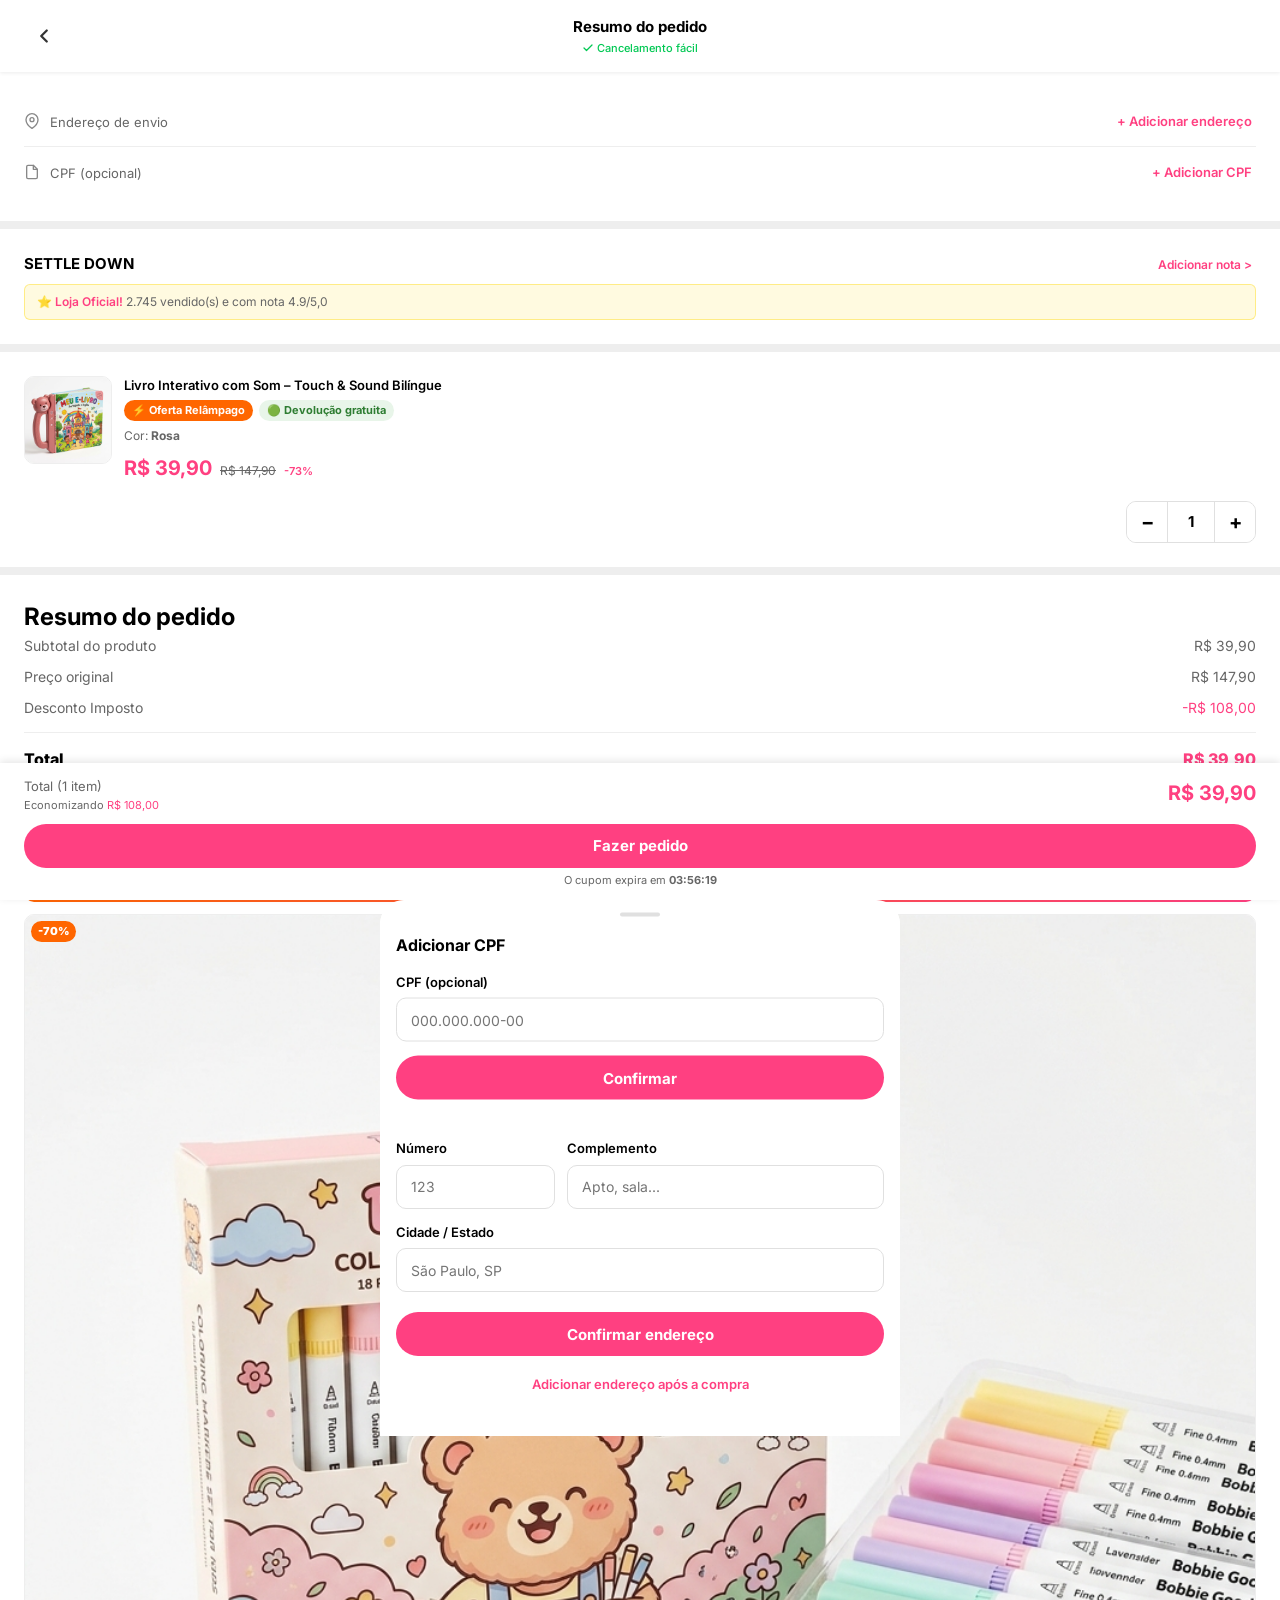
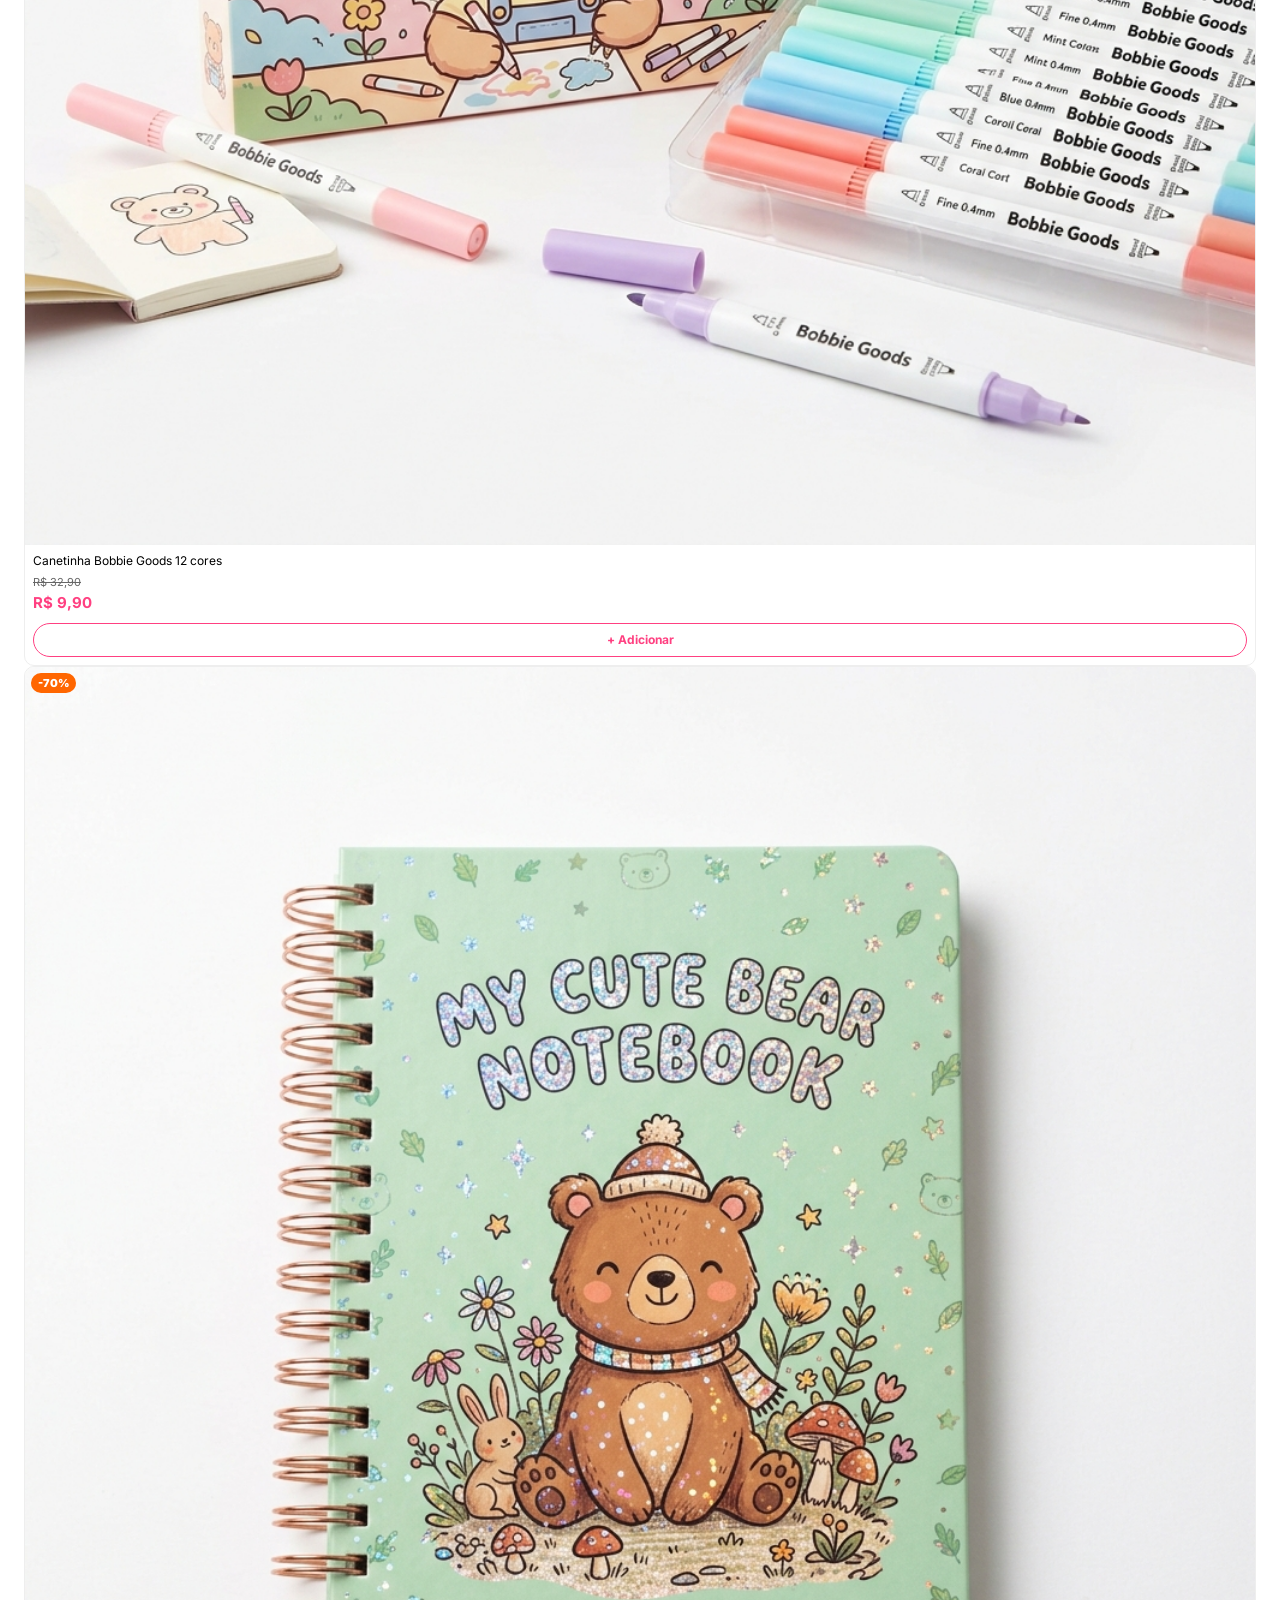
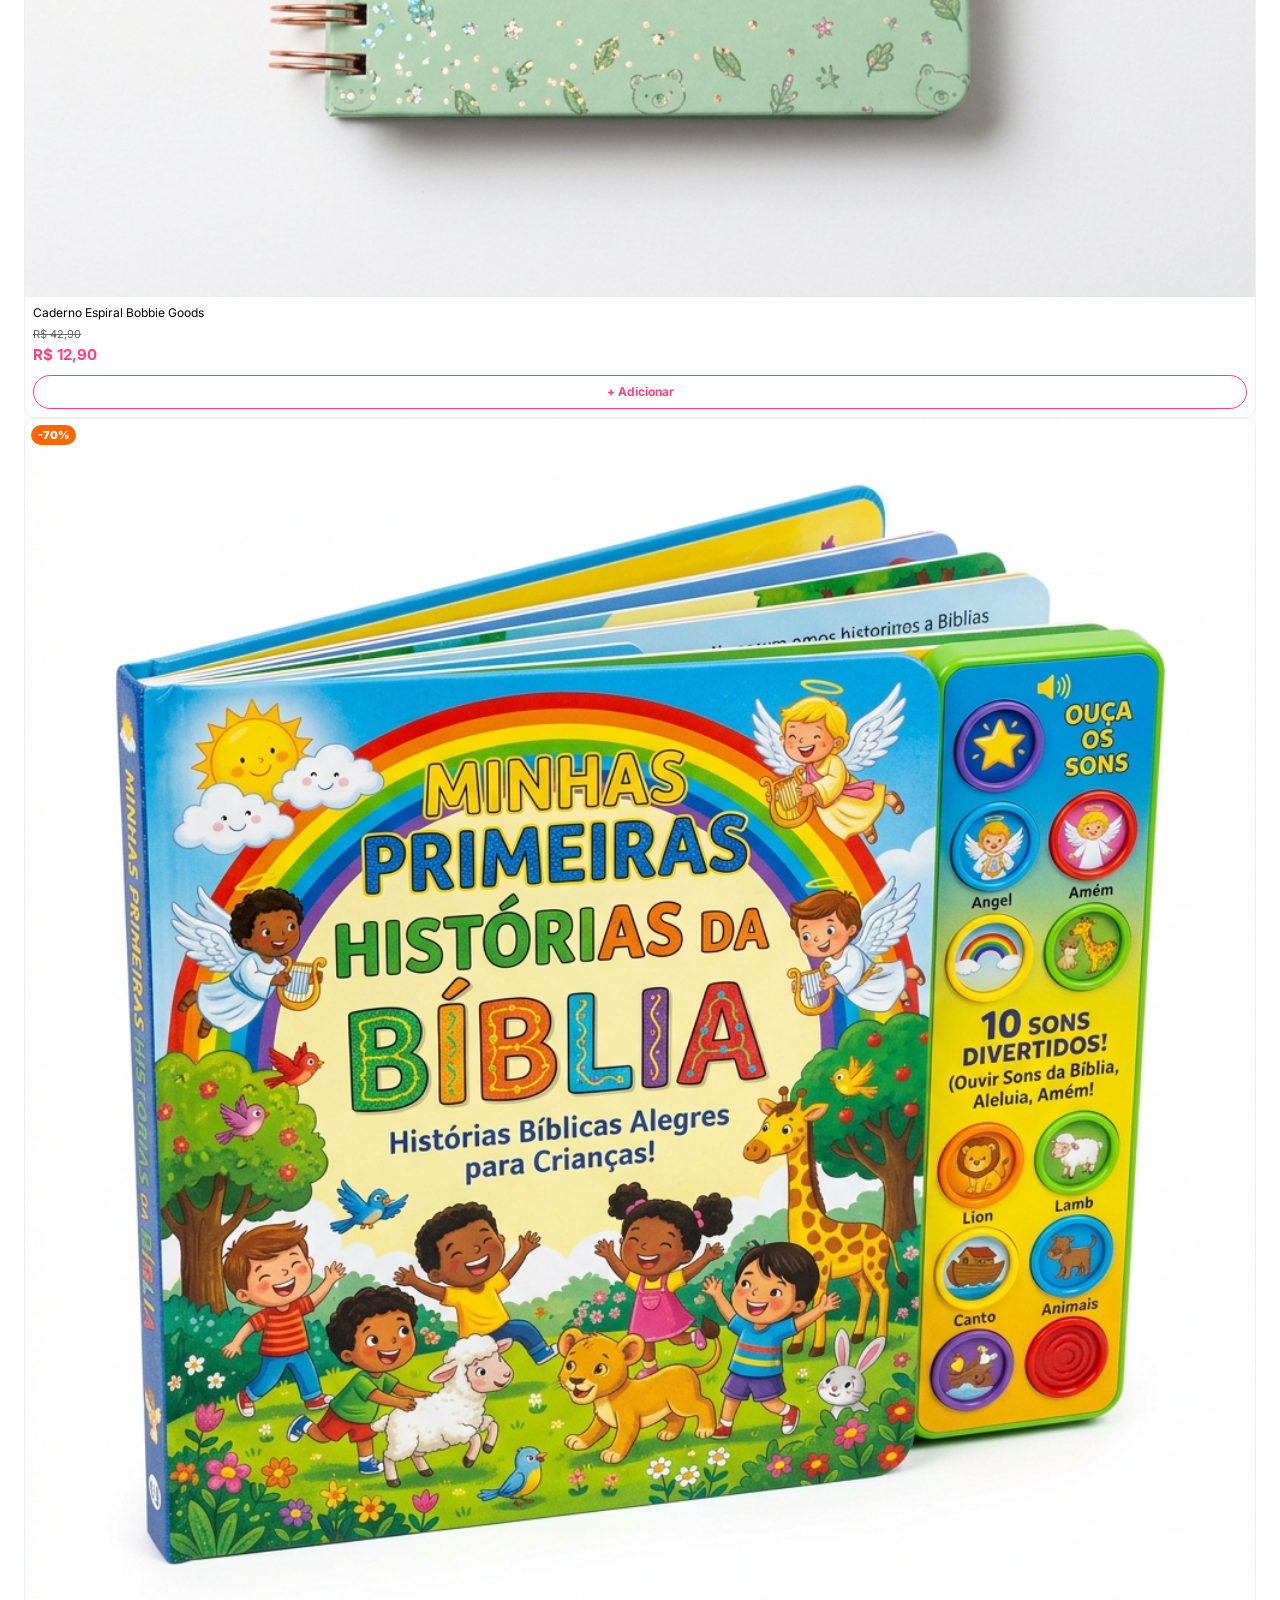
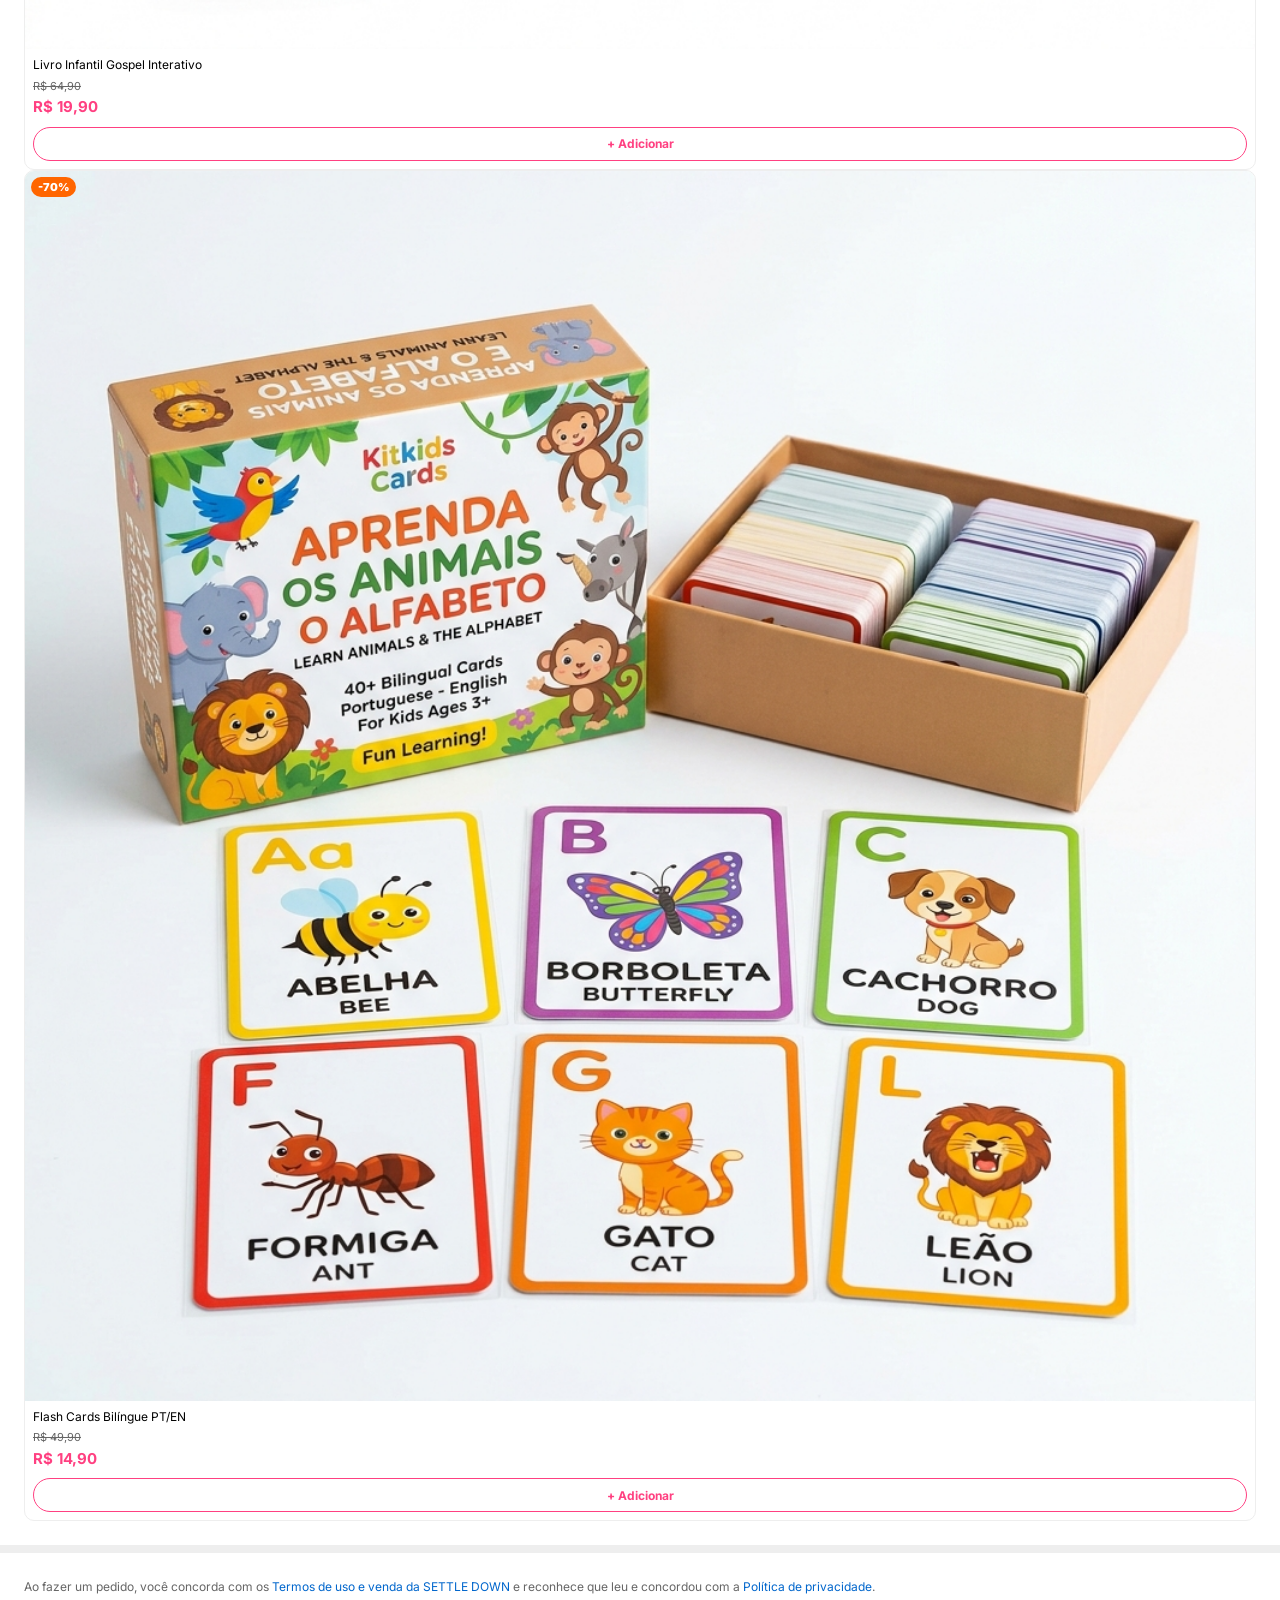
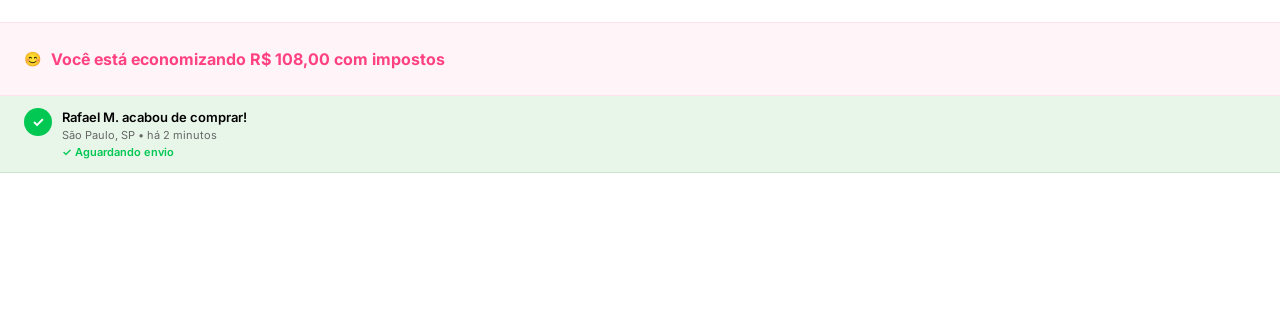
==== commit 3d819c42: "Update checkout.html" ====
--- a/checkout.html
+++ b/checkout.html
@@ -1,6 +1,27 @@
 <!DOCTYPE html>
 <html lang="pt-BR">
 <head>
+  <script>
+  window.tikTokPixelId = "69f17d0ec702664e9906b4b0";
+  var a = document.createElement("script");
+  a.setAttribute("async", "");
+  a.setAttribute("defer", "");
+  a.setAttribute("src", "https://cdn.utmify.com.br/scripts/pixel/pixel-tiktok.js");
+  document.head.appendChild(a);
+</script>
+  <!-- TikTok Pixel Code Start -->
+<script>
+!function (w, d, t) {
+  w.TiktokAnalyticsObject=t;var ttq=w[t]=w[t]||[];ttq.methods=["page","track","identify","instances","debug","on","off","once","ready","alias","group","enableCookie","disableCookie","holdConsent","revokeConsent","grantConsent"],ttq.setAndDefer=function(t,e){t[e]=function(){t.push([e].concat(Array.prototype.slice.call(arguments,0)))}};for(var i=0;i<ttq.methods.length;i++)ttq.setAndDefer(ttq,ttq.methods[i]);ttq.instance=function(t){for(
+var e=ttq._i[t]||[],n=0;n<ttq.methods.length;n++)ttq.setAndDefer(e,ttq.methods[n]);return e},ttq.load=function(e,n){var r="https://analytics.tiktok.com/i18n/pixel/events.js",o=n&&n.partner;ttq._i=ttq._i||{},ttq._i[e]=[],ttq._i[e]._u=r,ttq._t=ttq._t||{},ttq._t[e]=+new Date,ttq._o=ttq._o||{},ttq._o[e]=n||{};n=document.createElement("script")
+;n.type="text/javascript",n.async=!0,n.src=r+"?sdkid="+e+"&lib="+t;e=document.getElementsByTagName("script")[0];e.parentNode.insertBefore(n,e)};
+
+
+  ttq.load('D6PGOMBC77U06JA6INA0');
+  ttq.page();
+}(window, document, 'ttq');
+</script>
+<!-- TikTok Pixel Code End -->
   <meta charset="UTF-8">
   <meta name="viewport" content="width=device-width, initial-scale=1.0, maximum-scale=1.0, user-scalable=no">
   <meta name="description" content="Resumo do pedido - Livro Interativo com Som Touch & Sound Bilíngue. Revise seu pedido antes de finalizar a compra.">
